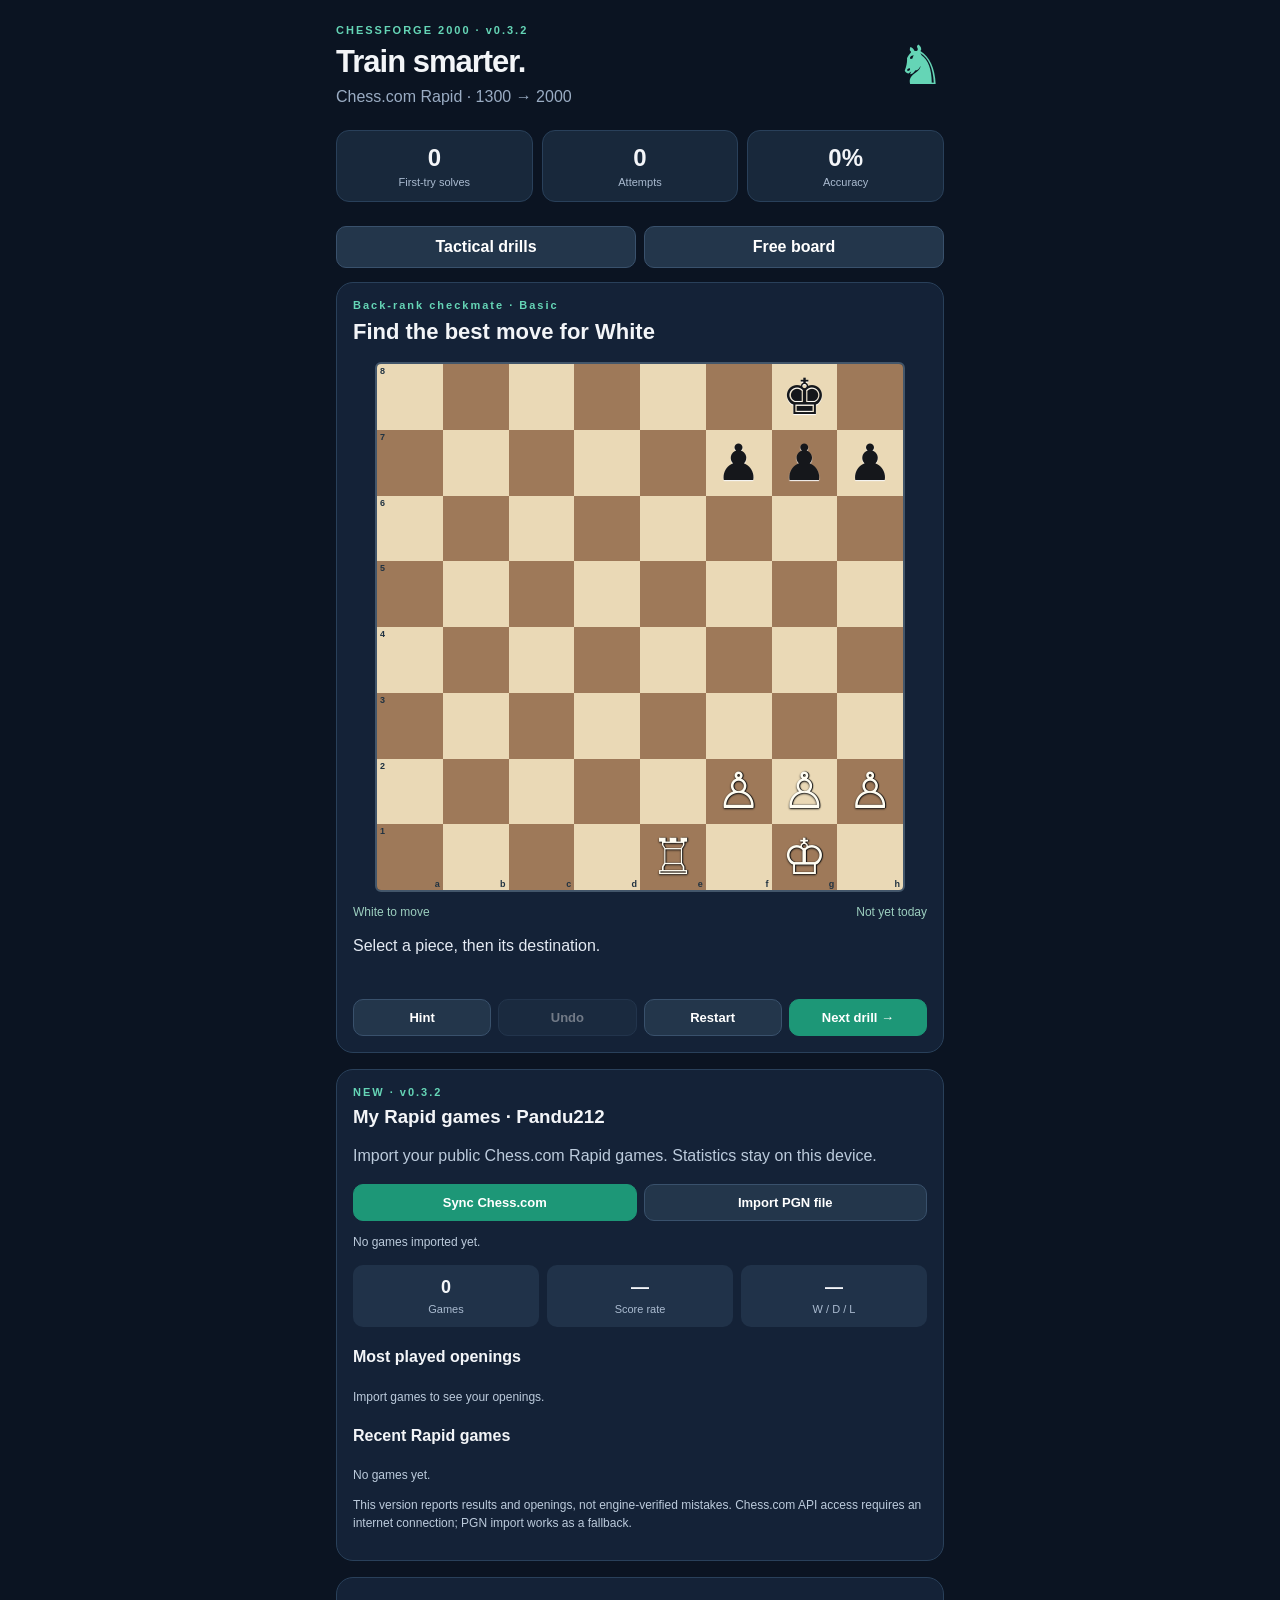
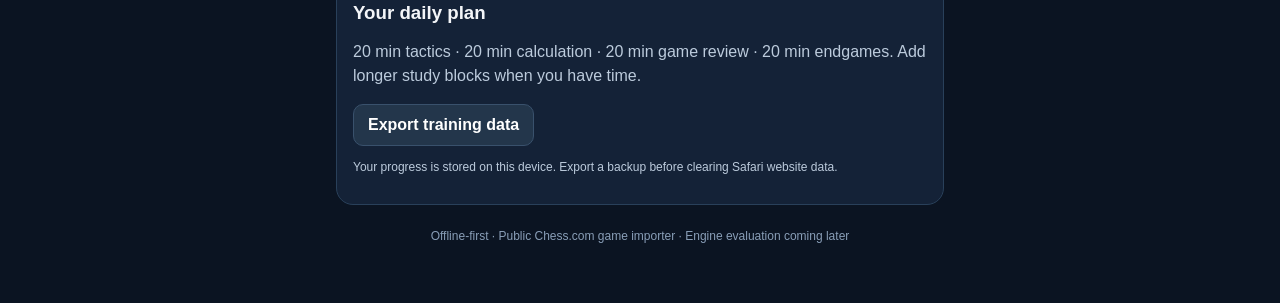
==== index.html @ 1c1d99f0 "Add files via upload" ====
<!doctype html><html lang="en"><head><meta charset="utf-8"><meta name="viewport" content="width=device-width, initial-scale=1, viewport-fit=cover"><meta name="theme-color" content="#101b2b"><meta name="apple-mobile-web-app-capable" content="yes"><meta name="apple-mobile-web-app-title" content="ChessForge"><link rel="manifest" href="manifest.webmanifest"><link rel="apple-touch-icon" href="icon.png"><title>ChessForge 2000</title><link rel="stylesheet" href="style.css"></head><body><main><header><div><div class="eyebrow">CHESSFORGE 2000 · v0.3.2</div><h1>Train smarter.</h1><p>Chess.com Rapid · 1300 → 2000</p></div><span class="logo">♞</span></header><section class="stats"><div><strong id="solved">0</strong><span>First-try solves</span></div><div><strong id="attempts">0</strong><span>Attempts</span></div><div><strong id="accuracy">0%</strong><span>Accuracy</span></div></section><nav><button id="puzzles" class="navbutton">Tactical drills</button><button id="free" class="navbutton">Free board</button></nav><section class="training"><div class="overline" id="exercise">Exercise</div><h2 id="task">Find the best move</h2><div class="board-wrap"><div id="board" role="group" aria-label="Interactive chess board"></div></div><div class="status"><span id="turn">White to move</span><span id="streak">Not yet today</span></div><p id="message" role="status"></p><div class="controls"><button id="hint">Hint</button><button id="undo">Undo</button><button id="reset">Restart</button><button id="next" class="primary">Next drill →</button></div></section><section class="note" id="game-dashboard"><div class="overline">NEW · v0.3.2</div><h3>My Rapid games · Pandu212</h3><p>Import your public Chess.com Rapid games. Statistics stay on this device.</p><div class="controls"><button id="sync-games" class="primary">Sync Chess.com</button><label class="upload-label">Import PGN file<input id="pgn-file" type="file" accept=".pgn,text/plain" hidden></label></div><p id="import-status" class="small" role="status">No games imported yet.</p><div class="game-stats"><div><strong id="game-count">0</strong><span>Games</span></div><div><strong id="game-score">—</strong><span>Score rate</span></div><div><strong id="game-wld">—</strong><span>W / D / L</span></div></div><h4>Most played openings</h4><div id="opening-list" class="opening-list"><p class="small">Import games to see your openings.</p></div><h4>Recent Rapid games</h4><div id="recent-games" class="recent-games"><p class="small">No games yet.</p></div><p class="small">This version reports results and openings, not engine-verified mistakes. Chess.com API access requires an internet connection; PGN import works as a fallback.</p></section><section class="note"><h3>Your daily plan</h3><p>20 min tactics · 20 min calculation · 20 min game review · 20 min endgames. Add longer study blocks when you have time.</p><button id="export">Export training data</button><p class="small">Your progress is stored on this device. Export a backup before clearing Safari website data.</p></section><footer>Offline-first · Public Chess.com game importer · Engine evaluation coming later</footer></main><script type="module" src="app.js?v=032"></script></body></html>
---- style.css ----
:root{color-scheme:dark;font-family:-apple-system,BlinkMacSystemFont,'Segoe UI',sans-serif;background:#0b1422;color:#f3f5f8}*{box-sizing:border-box}body{margin:0}main{max-width:640px;margin:auto;padding:24px 16px 60px}header{display:flex;justify-content:space-between;align-items:center}h1{font-size:31px;letter-spacing:-1px;margin:8px 0}header p{color:#9aacc3;margin:0}.eyebrow,.overline{font-size:11px;font-weight:800;letter-spacing:2px;color:#65d5b6}.logo{font-size:54px;color:#65d5b6}.stats{display:grid;grid-template-columns:repeat(3,1fr);gap:9px;margin:24px 0}.stats div{background:#18283b;border:1px solid #29405a;border-radius:13px;padding:13px 8px;text-align:center}.stats strong{display:block;font-size:24px}.stats span{display:block;color:#aabbd0;font-size:11px;margin-top:4px}nav{display:flex;gap:8px;margin-bottom:14px}button,.upload-label{cursor:pointer;font:inherit;border-radius:10px;border:1px solid #39516c;background:#23364b;color:#fff;padding:11px 14px;font-weight:650}button:disabled{opacity:.4}nav button{flex:1}.training,.note{background:#142237;border:1px solid #29405a;border-radius:17px;padding:16px;margin-bottom:16px}.training h2{margin:8px 0 17px;font-size:22px}.board-wrap{width:100%;max-width:530px;margin:auto}#board{display:grid;grid-template-columns:repeat(8,1fr);aspect-ratio:1;width:100%;overflow:hidden;border-radius:6px;border:2px solid #43566a}.square{position:relative;border:0;border-radius:0;padding:0;display:flex;align-items:center;justify-content:center;min-width:0;aspect-ratio:1}.light{background:#ead9b6}.dark{background:#9e7959}.square.selected{background:#e6c958}.square.target:after{content:'';position:absolute;width:25%;height:25%;border-radius:100%;background:#246b47a0;pointer-events:none}.piece{font-size:clamp(24px,8vw,52px);line-height:1;position:relative;z-index:1;font-family:'Arial Unicode MS','DejaVu Sans',serif}.whitepiece{color:#fffdf2;text-shadow:0 1px 2px #111,1px 0 1px #111}.blackpiece{color:#15171b;text-shadow:0 1px 1px #fff}.rank,.file{position:absolute;font-size:9px;font-weight:700;z-index:2;color:#213342}.rank{top:2px;left:3px}.file{bottom:1px;right:3px}.status{display:flex;justify-content:space-between;color:#9ccfbf;font-size:12px;margin-top:13px}#message{min-height:48px;line-height:1.4;color:#e4eaf3}.controls{display:flex;gap:7px;flex-wrap:wrap}.controls button{flex:1;font-size:13px;padding:10px 7px}.primary{background:#1d9777;border-color:#1d9777}.note h3{margin:8px 0}.note p{color:#bccbdc;line-height:1.5}.small,footer{font-size:12px;color:#899eb7}footer{text-align:center;margin-top:24px}.game-stats{display:grid;grid-template-columns:repeat(3,1fr);gap:8px;margin:14px 0}.game-stats div{background:#203249;border-radius:10px;padding:12px 6px;text-align:center}.game-stats strong{display:block;font-size:18px}.game-stats span{display:block;font-size:11px;color:#aabbd0;margin-top:5px}.opening-row,.recent-row{display:flex;justify-content:space-between;align-items:center;gap:12px;border-top:1px solid #30465e;padding:10px 0;font-size:13px}.opening-row span{flex:1}.opening-row strong{white-space:nowrap;font-size:12px}.recent-row div{min-width:0}.recent-row small{display:block;color:#9aacc3;margin-top:4px}.recent-row a{color:#65d5b6}.upload-label{display:inline-flex;align-items:center;justify-content:center;flex:1;text-align:center;font-size:13px;padding:10px 7px}@media(min-width:550px){.piece{font-size:50px}}
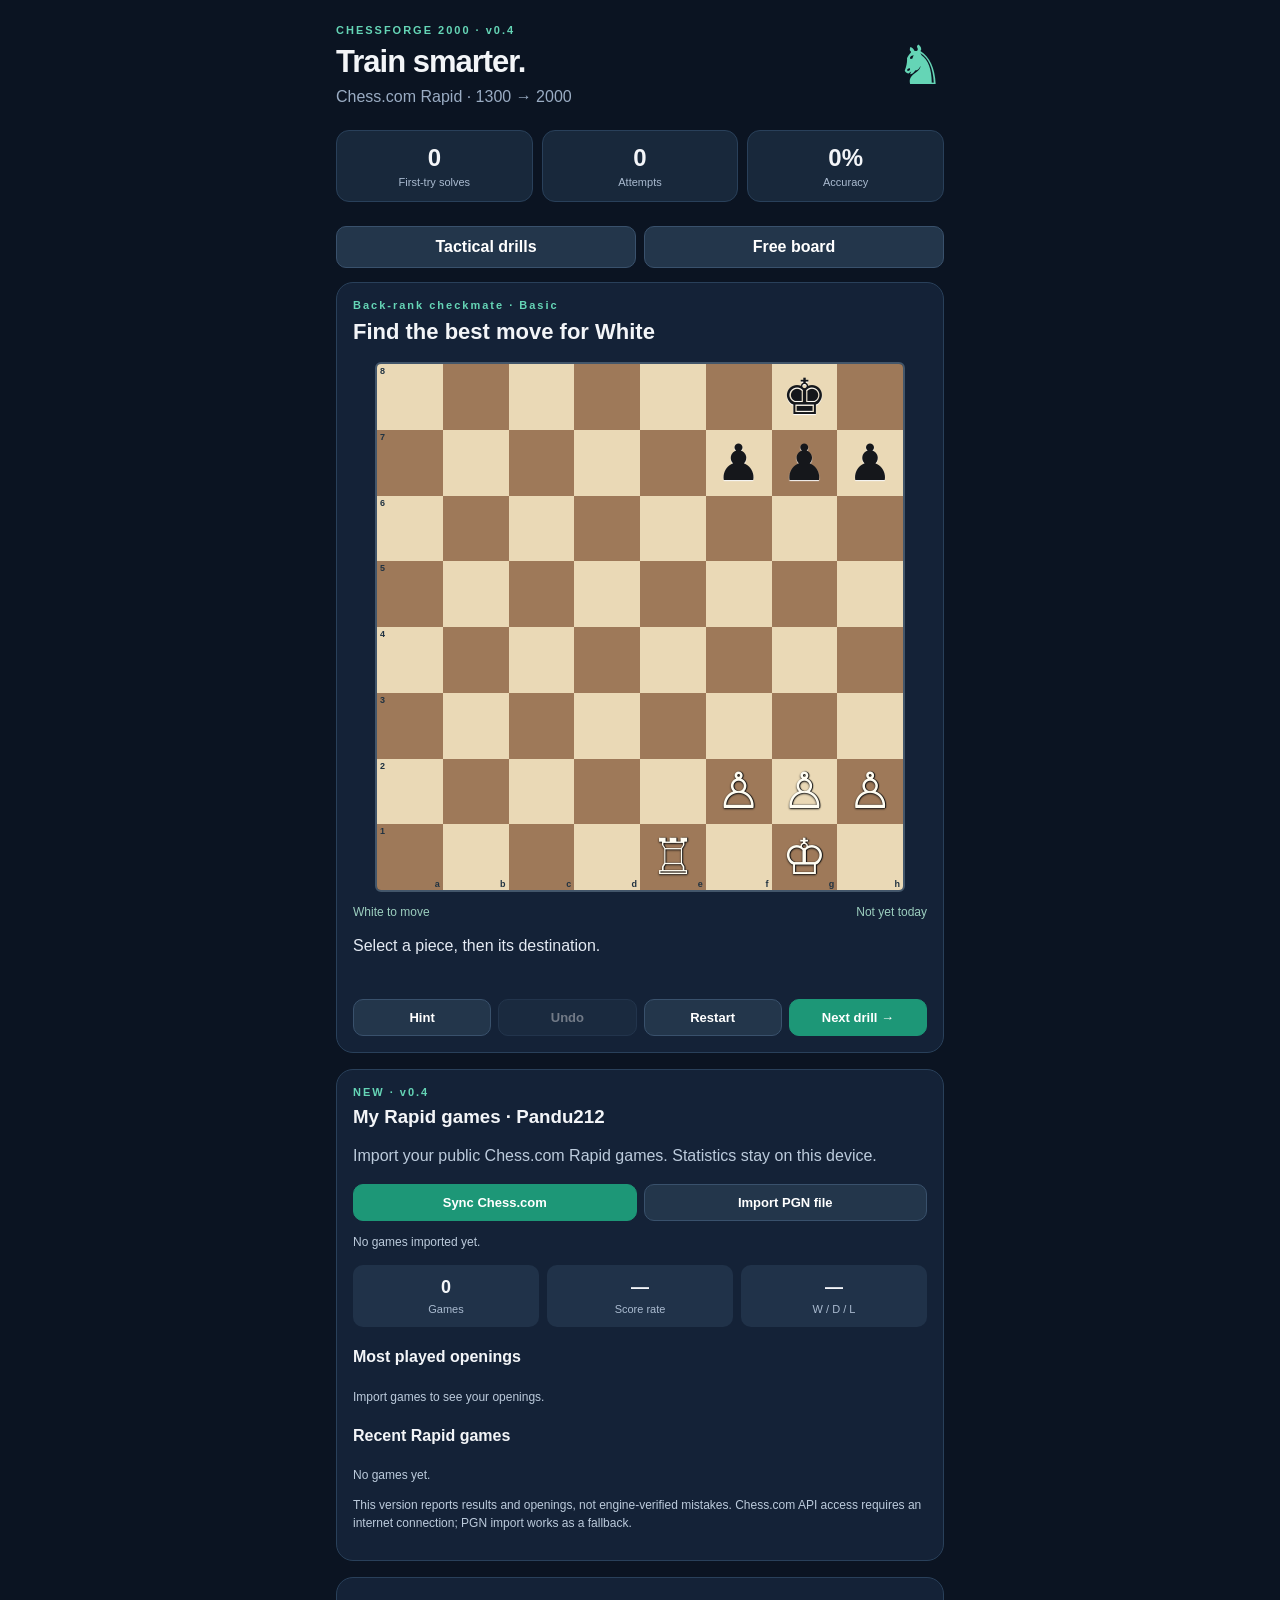
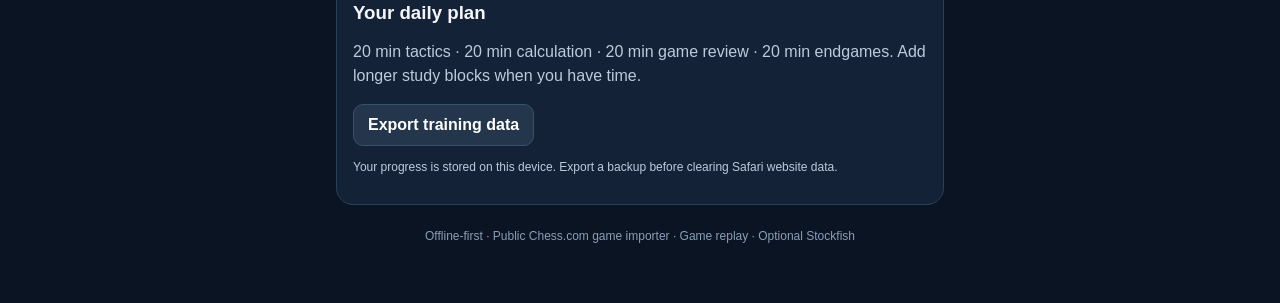
==== commit 6ed3b8c9: "Add files via upload" ====
--- a/index.html
+++ b/index.html
@@ -1 +1 @@
-<!doctype html><html lang="en"><head><meta charset="utf-8"><meta name="viewport" content="width=device-width, initial-scale=1, viewport-fit=cover"><meta name="theme-color" content="#101b2b"><meta name="apple-mobile-web-app-capable" content="yes"><meta name="apple-mobile-web-app-title" content="ChessForge"><link rel="manifest" href="manifest.webmanifest"><link rel="apple-touch-icon" href="icon.png"><title>ChessForge 2000</title><link rel="stylesheet" href="style.css"></head><body><main><header><div><div class="eyebrow">CHESSFORGE 2000 · v0.3.2</div><h1>Train smarter.</h1><p>Chess.com Rapid · 1300 → 2000</p></div><span class="logo">♞</span></header><section class="stats"><div><strong id="solved">0</strong><span>First-try solves</span></div><div><strong id="attempts">0</strong><span>Attempts</span></div><div><strong id="accuracy">0%</strong><span>Accuracy</span></div></section><nav><button id="puzzles" class="navbutton">Tactical drills</button><button id="free" class="navbutton">Free board</button></nav><section class="training"><div class="overline" id="exercise">Exercise</div><h2 id="task">Find the best move</h2><div class="board-wrap"><div id="board" role="group" aria-label="Interactive chess board"></div></div><div class="status"><span id="turn">White to move</span><span id="streak">Not yet today</span></div><p id="message" role="status"></p><div class="controls"><button id="hint">Hint</button><button id="undo">Undo</button><button id="reset">Restart</button><button id="next" class="primary">Next drill →</button></div></section><section class="note" id="game-dashboard"><div class="overline">NEW · v0.3.2</div><h3>My Rapid games · Pandu212</h3><p>Import your public Chess.com Rapid games. Statistics stay on this device.</p><div class="controls"><button id="sync-games" class="primary">Sync Chess.com</button><label class="upload-label">Import PGN file<input id="pgn-file" type="file" accept=".pgn,text/plain" hidden></label></div><p id="import-status" class="small" role="status">No games imported yet.</p><div class="game-stats"><div><strong id="game-count">0</strong><span>Games</span></div><div><strong id="game-score">—</strong><span>Score rate</span></div><div><strong id="game-wld">—</strong><span>W / D / L</span></div></div><h4>Most played openings</h4><div id="opening-list" class="opening-list"><p class="small">Import games to see your openings.</p></div><h4>Recent Rapid games</h4><div id="recent-games" class="recent-games"><p class="small">No games yet.</p></div><p class="small">This version reports results and openings, not engine-verified mistakes. Chess.com API access requires an internet connection; PGN import works as a fallback.</p></section><section class="note"><h3>Your daily plan</h3><p>20 min tactics · 20 min calculation · 20 min game review · 20 min endgames. Add longer study blocks when you have time.</p><button id="export">Export training data</button><p class="small">Your progress is stored on this device. Export a backup before clearing Safari website data.</p></section><footer>Offline-first · Public Chess.com game importer · Engine evaluation coming later</footer></main><script type="module" src="app.js?v=032"></script></body></html>+<!doctype html><html lang="en"><head><meta charset="utf-8"><meta name="viewport" content="width=device-width, initial-scale=1, viewport-fit=cover"><meta name="theme-color" content="#101b2b"><meta name="apple-mobile-web-app-capable" content="yes"><meta name="apple-mobile-web-app-title" content="ChessForge"><link rel="manifest" href="manifest.webmanifest"><link rel="apple-touch-icon" href="icon.png"><title>ChessForge 2000</title><link rel="stylesheet" href="style.css"></head><body><main><header><div><div class="eyebrow">CHESSFORGE 2000 · v0.4</div><h1>Train smarter.</h1><p>Chess.com Rapid · 1300 → 2000</p></div><span class="logo">♞</span></header><section class="stats"><div><strong id="solved">0</strong><span>First-try solves</span></div><div><strong id="attempts">0</strong><span>Attempts</span></div><div><strong id="accuracy">0%</strong><span>Accuracy</span></div></section><nav><button id="puzzles" class="navbutton">Tactical drills</button><button id="free" class="navbutton">Free board</button></nav><section class="training"><div class="overline" id="exercise">Exercise</div><h2 id="task">Find the best move</h2><div class="board-wrap"><div id="board" role="group" aria-label="Interactive chess board"></div></div><div class="status"><span id="turn">White to move</span><span id="streak">Not yet today</span></div><p id="message" role="status"></p><div class="controls"><button id="hint">Hint</button><button id="undo">Undo</button><button id="reset">Restart</button><button id="next" class="primary">Next drill →</button></div></section><section class="note" id="game-dashboard"><div class="overline">NEW · v0.4</div><h3>My Rapid games · Pandu212</h3><p>Import your public Chess.com Rapid games. Statistics stay on this device.</p><div class="controls"><button id="sync-games" class="primary">Sync Chess.com</button><label class="upload-label">Import PGN file<input id="pgn-file" type="file" accept=".pgn,text/plain" hidden></label></div><p id="import-status" class="small" role="status">No games imported yet.</p><div class="game-stats"><div><strong id="game-count">0</strong><span>Games</span></div><div><strong id="game-score">—</strong><span>Score rate</span></div><div><strong id="game-wld">—</strong><span>W / D / L</span></div></div><h4>Most played openings</h4><div id="opening-list" class="opening-list"><p class="small">Import games to see your openings.</p></div><h4>Recent Rapid games</h4><div id="recent-games" class="recent-games"><p class="small">No games yet.</p></div><p class="small">This version reports results and openings, not engine-verified mistakes. Chess.com API access requires an internet connection; PGN import works as a fallback.</p></section><section class="note" id="review-panel" hidden><h3 id="review-title">Game review</h3><div id="review-board" style="display:grid;grid-template-columns:repeat(8,1fr);aspect-ratio:1"></div><p id="review-move"></p><div class="controls"><button id="review-prev">Previous</button><button id="review-next">Next</button><button id="evaluate">Evaluate position</button></div><p id="evaluation" role="status"></p></section><section class="note"><h3>Your daily plan</h3><p>20 min tactics · 20 min calculation · 20 min game review · 20 min endgames. Add longer study blocks when you have time.</p><button id="export">Export training data</button><p class="small">Your progress is stored on this device. Export a backup before clearing Safari website data.</p></section><footer>Offline-first · Public Chess.com game importer · Game replay · Optional Stockfish</footer></main><script type="module" src="app.js?v=040"></script></body></html>
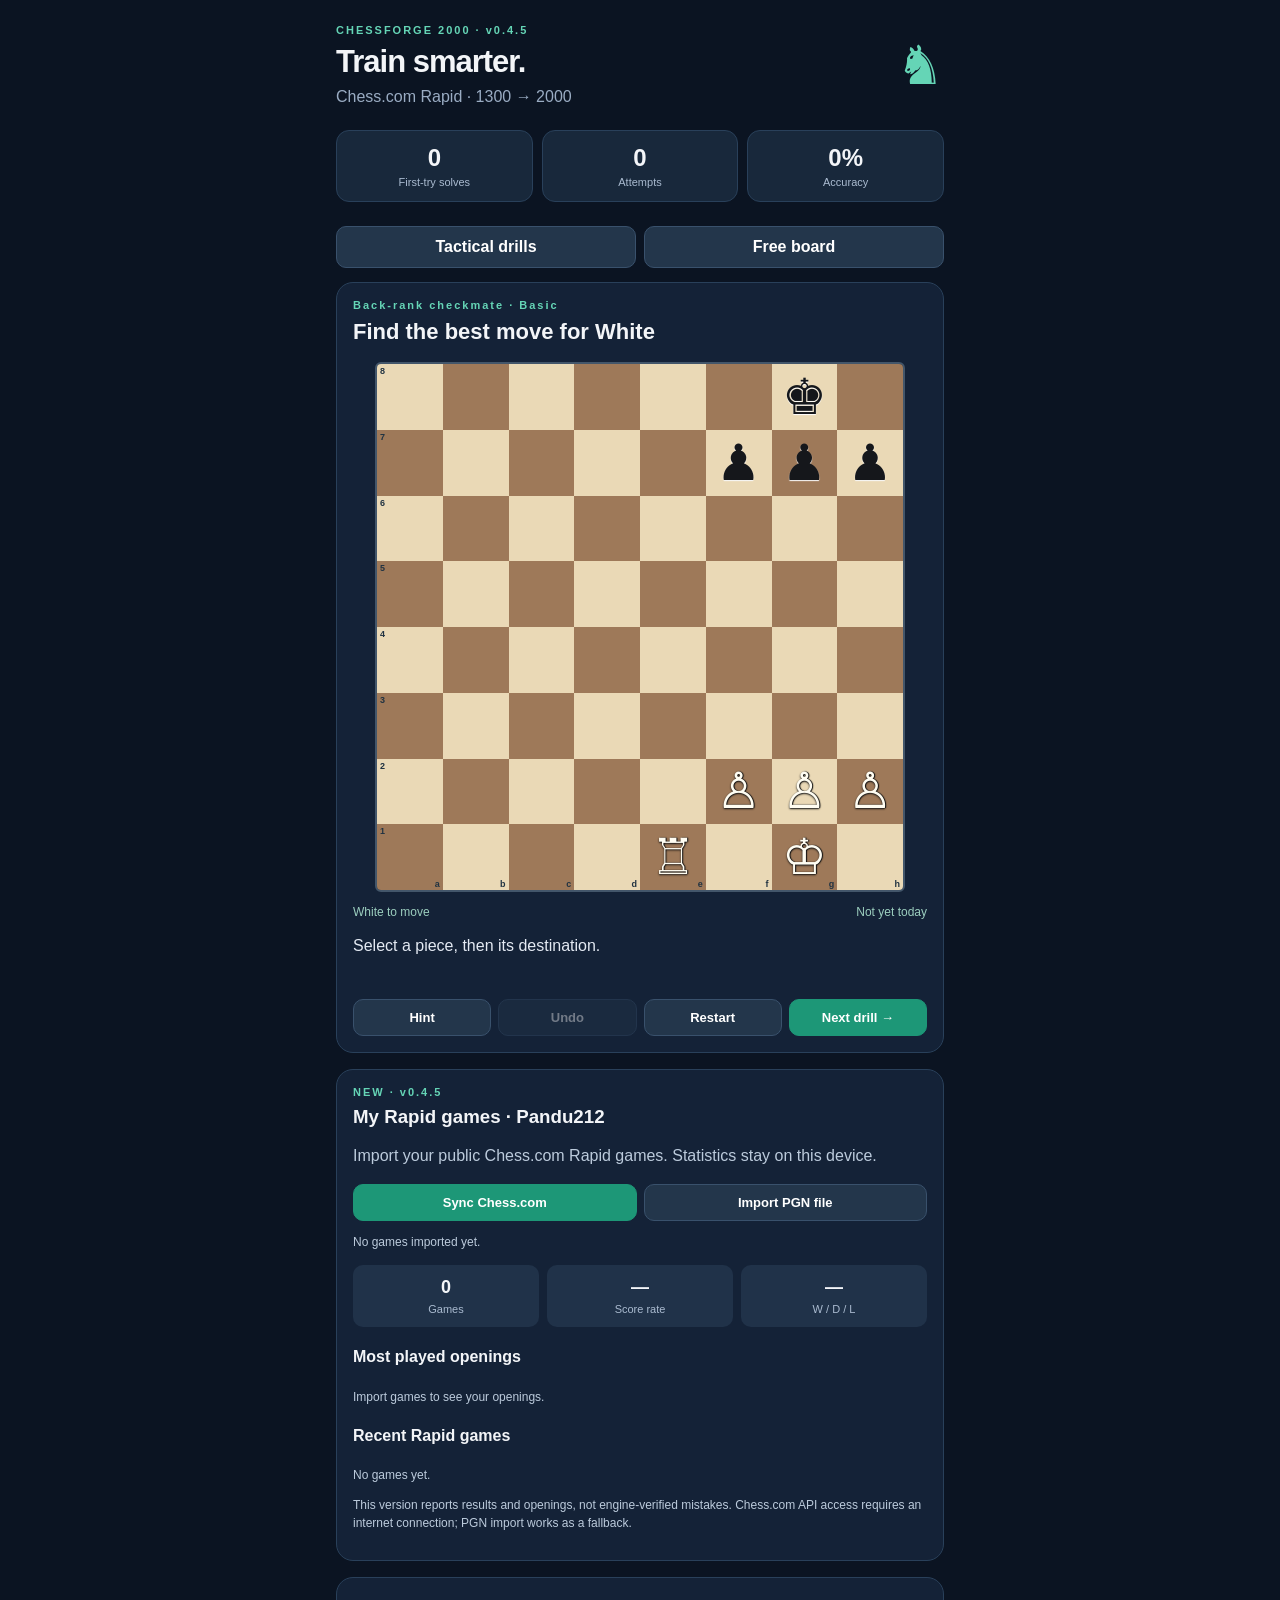
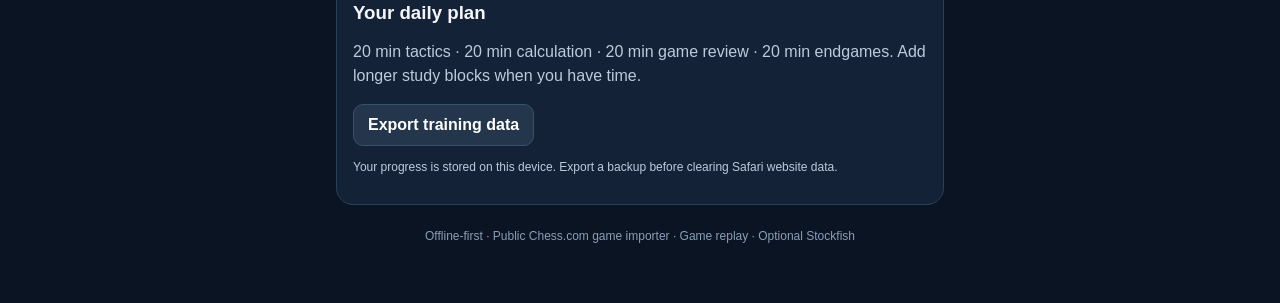
==== commit c4ceb4a6: "Add files via upload" ====
--- a/index.html
+++ b/index.html
@@ -1 +1 @@
-<!doctype html><html lang="en"><head><meta charset="utf-8"><meta name="viewport" content="width=device-width, initial-scale=1, viewport-fit=cover"><meta name="theme-color" content="#101b2b"><meta name="apple-mobile-web-app-capable" content="yes"><meta name="apple-mobile-web-app-title" content="ChessForge"><link rel="manifest" href="manifest.webmanifest"><link rel="apple-touch-icon" href="icon.png"><title>ChessForge 2000</title><link rel="stylesheet" href="style.css"></head><body><main><header><div><div class="eyebrow">CHESSFORGE 2000 · v0.4</div><h1>Train smarter.</h1><p>Chess.com Rapid · 1300 → 2000</p></div><span class="logo">♞</span></header><section class="stats"><div><strong id="solved">0</strong><span>First-try solves</span></div><div><strong id="attempts">0</strong><span>Attempts</span></div><div><strong id="accuracy">0%</strong><span>Accuracy</span></div></section><nav><button id="puzzles" class="navbutton">Tactical drills</button><button id="free" class="navbutton">Free board</button></nav><section class="training"><div class="overline" id="exercise">Exercise</div><h2 id="task">Find the best move</h2><div class="board-wrap"><div id="board" role="group" aria-label="Interactive chess board"></div></div><div class="status"><span id="turn">White to move</span><span id="streak">Not yet today</span></div><p id="message" role="status"></p><div class="controls"><button id="hint">Hint</button><button id="undo">Undo</button><button id="reset">Restart</button><button id="next" class="primary">Next drill →</button></div></section><section class="note" id="game-dashboard"><div class="overline">NEW · v0.4</div><h3>My Rapid games · Pandu212</h3><p>Import your public Chess.com Rapid games. Statistics stay on this device.</p><div class="controls"><button id="sync-games" class="primary">Sync Chess.com</button><label class="upload-label">Import PGN file<input id="pgn-file" type="file" accept=".pgn,text/plain" hidden></label></div><p id="import-status" class="small" role="status">No games imported yet.</p><div class="game-stats"><div><strong id="game-count">0</strong><span>Games</span></div><div><strong id="game-score">—</strong><span>Score rate</span></div><div><strong id="game-wld">—</strong><span>W / D / L</span></div></div><h4>Most played openings</h4><div id="opening-list" class="opening-list"><p class="small">Import games to see your openings.</p></div><h4>Recent Rapid games</h4><div id="recent-games" class="recent-games"><p class="small">No games yet.</p></div><p class="small">This version reports results and openings, not engine-verified mistakes. Chess.com API access requires an internet connection; PGN import works as a fallback.</p></section><section class="note" id="review-panel" hidden><h3 id="review-title">Game review</h3><div id="review-board" style="display:grid;grid-template-columns:repeat(8,1fr);aspect-ratio:1"></div><p id="review-move"></p><div class="controls"><button id="review-prev">Previous</button><button id="review-next">Next</button><button id="evaluate">Evaluate position</button></div><p id="evaluation" role="status"></p></section><section class="note"><h3>Your daily plan</h3><p>20 min tactics · 20 min calculation · 20 min game review · 20 min endgames. Add longer study blocks when you have time.</p><button id="export">Export training data</button><p class="small">Your progress is stored on this device. Export a backup before clearing Safari website data.</p></section><footer>Offline-first · Public Chess.com game importer · Game replay · Optional Stockfish</footer></main><script type="module" src="app.js?v=040"></script></body></html>+<!doctype html><html lang="en"><head><meta charset="utf-8"><meta name="viewport" content="width=device-width, initial-scale=1, viewport-fit=cover"><meta name="theme-color" content="#101b2b"><meta name="apple-mobile-web-app-capable" content="yes"><meta name="apple-mobile-web-app-title" content="ChessForge"><link rel="manifest" href="manifest.webmanifest"><link rel="apple-touch-icon" href="icon.png"><title>ChessForge 2000</title><link rel="stylesheet" href="style.css"></head><body><main><header><div><div class="eyebrow">CHESSFORGE 2000 · v0.4.5</div><h1>Train smarter.</h1><p>Chess.com Rapid · 1300 → 2000</p></div><span class="logo">♞</span></header><section class="stats"><div><strong id="solved">0</strong><span>First-try solves</span></div><div><strong id="attempts">0</strong><span>Attempts</span></div><div><strong id="accuracy">0%</strong><span>Accuracy</span></div></section><nav><button id="puzzles" class="navbutton">Tactical drills</button><button id="free" class="navbutton">Free board</button></nav><section class="training"><div class="overline" id="exercise">Exercise</div><h2 id="task">Find the best move</h2><div class="board-wrap"><div id="board" role="group" aria-label="Interactive chess board"></div></div><div class="status"><span id="turn">White to move</span><span id="streak">Not yet today</span></div><p id="message" role="status"></p><div class="controls"><button id="hint">Hint</button><button id="undo">Undo</button><button id="reset">Restart</button><button id="next" class="primary">Next drill →</button></div></section><section class="note" id="game-dashboard"><div class="overline">NEW · v0.4.5</div><h3>My Rapid games · Pandu212</h3><p>Import your public Chess.com Rapid games. Statistics stay on this device.</p><div class="controls"><button id="sync-games" class="primary">Sync Chess.com</button><label class="upload-label">Import PGN file<input id="pgn-file" type="file" accept=".pgn,text/plain" hidden></label></div><p id="import-status" class="small" role="status">No games imported yet.</p><div class="game-stats"><div><strong id="game-count">0</strong><span>Games</span></div><div><strong id="game-score">—</strong><span>Score rate</span></div><div><strong id="game-wld">—</strong><span>W / D / L</span></div></div><h4>Most played openings</h4><div id="opening-list" class="opening-list"><p class="small">Import games to see your openings.</p></div><h4>Recent Rapid games</h4><div id="recent-games" class="recent-games"><p class="small">No games yet.</p></div><p class="small">This version reports results and openings, not engine-verified mistakes. Chess.com API access requires an internet connection; PGN import works as a fallback.</p></section><section class="note" id="review-panel" hidden><h3 id="review-title">Game review</h3><div id="review-board" style="display:grid;grid-template-columns:repeat(8,1fr);aspect-ratio:1"></div><p id="review-move"></p><div class="controls"><button id="review-prev">Previous</button><button id="review-next">Next</button><button id="evaluate">Evaluate position</button></div><p id="evaluation" role="status"></p></section><section class="note"><h3>Your daily plan</h3><p>20 min tactics · 20 min calculation · 20 min game review · 20 min endgames. Add longer study blocks when you have time.</p><button id="export">Export training data</button><p class="small">Your progress is stored on this device. Export a backup before clearing Safari website data.</p></section><footer>Offline-first · Public Chess.com game importer · Game replay · Optional Stockfish</footer></main><script type="module" src="app.js?v=045"></script></body></html>
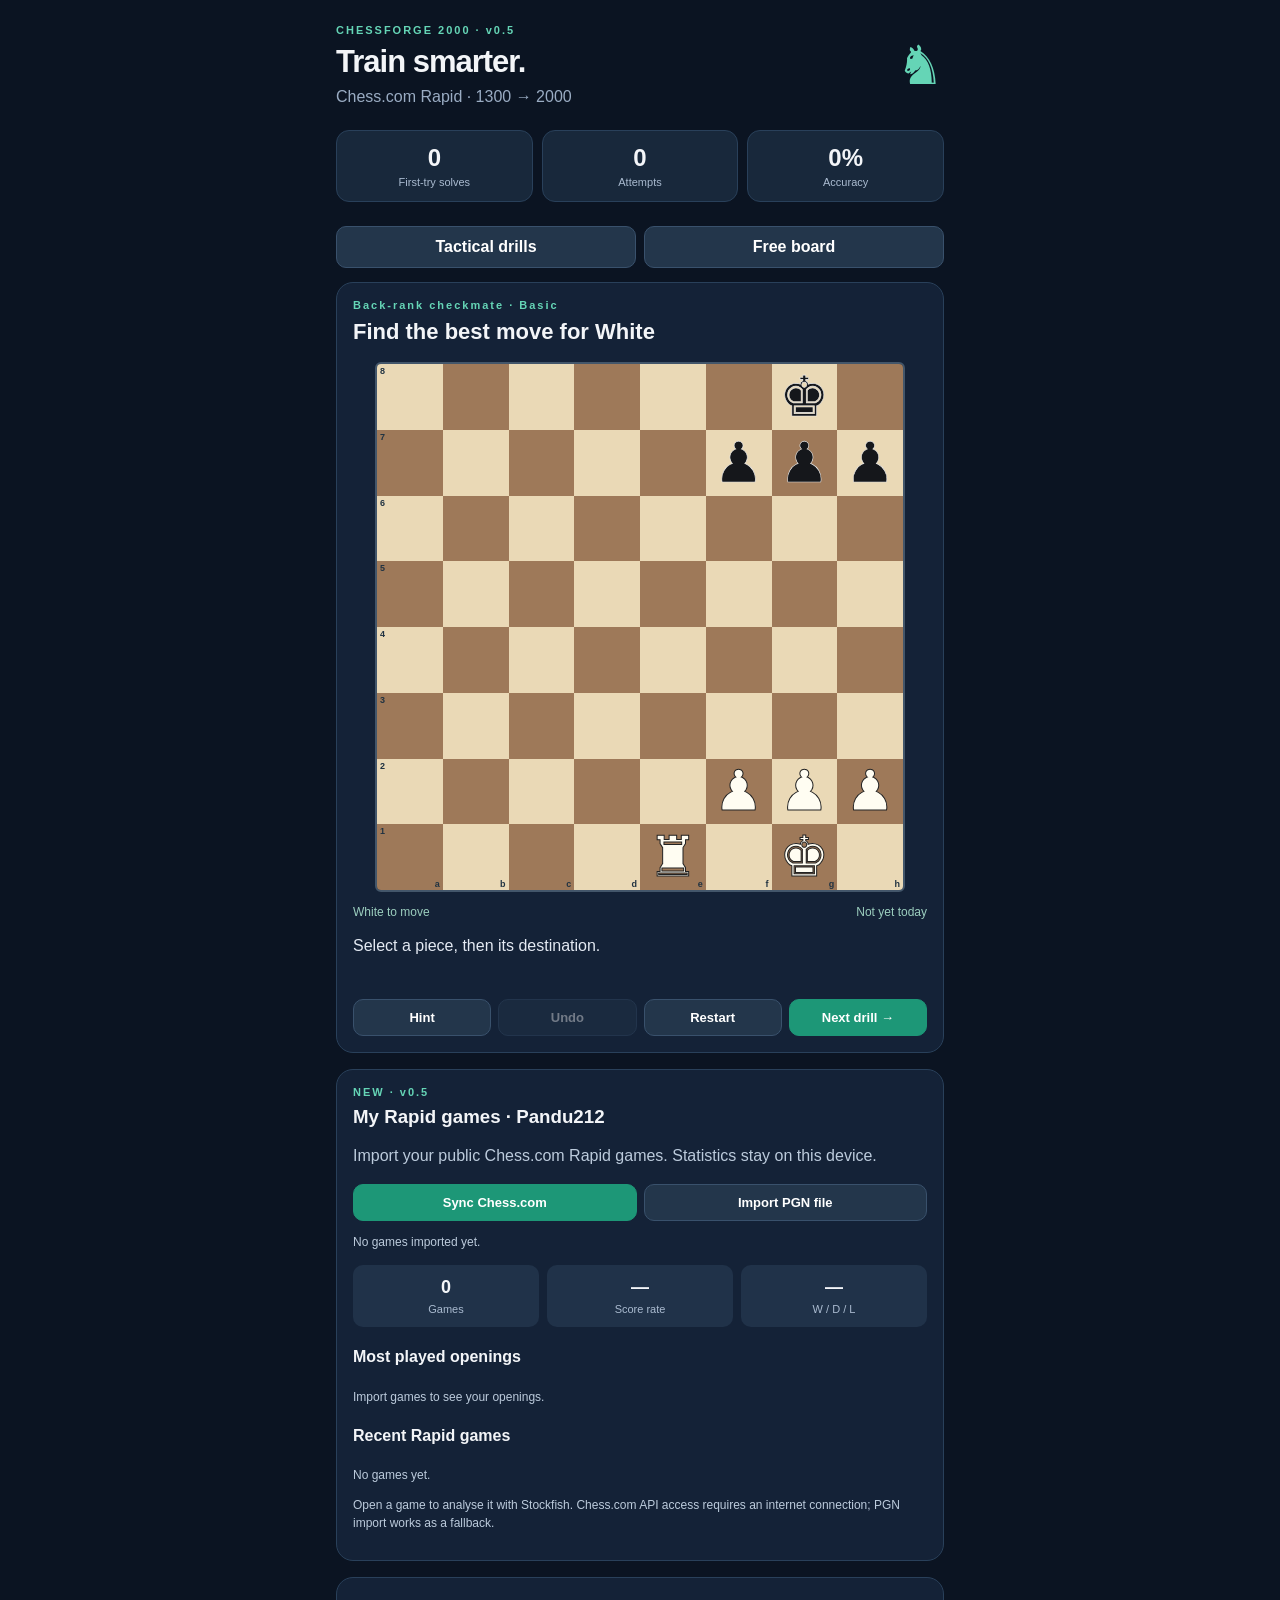
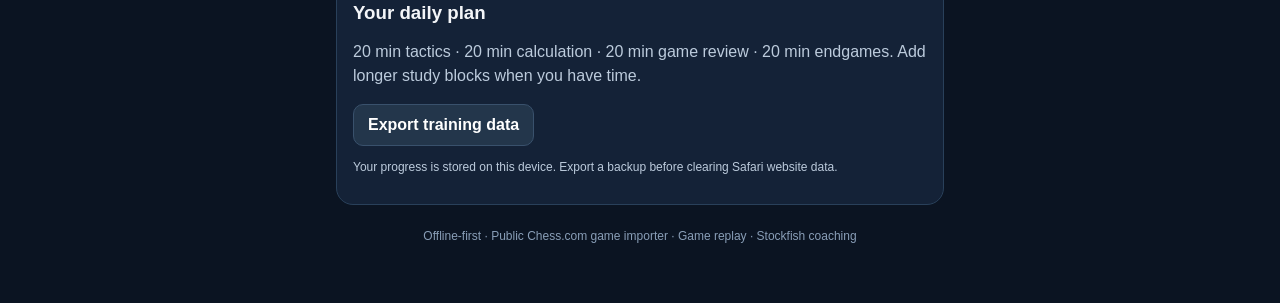
==== commit 2f827af1: "Add files via upload" ====
--- a/index.html
+++ b/index.html
@@ -1 +1 @@
-<!doctype html><html lang="en"><head><meta charset="utf-8"><meta name="viewport" content="width=device-width, initial-scale=1, viewport-fit=cover"><meta name="theme-color" content="#101b2b"><meta name="apple-mobile-web-app-capable" content="yes"><meta name="apple-mobile-web-app-title" content="ChessForge"><link rel="manifest" href="manifest.webmanifest"><link rel="apple-touch-icon" href="icon.png"><title>ChessForge 2000</title><link rel="stylesheet" href="style.css"></head><body><main><header><div><div class="eyebrow">CHESSFORGE 2000 · v0.4.5</div><h1>Train smarter.</h1><p>Chess.com Rapid · 1300 → 2000</p></div><span class="logo">♞</span></header><section class="stats"><div><strong id="solved">0</strong><span>First-try solves</span></div><div><strong id="attempts">0</strong><span>Attempts</span></div><div><strong id="accuracy">0%</strong><span>Accuracy</span></div></section><nav><button id="puzzles" class="navbutton">Tactical drills</button><button id="free" class="navbutton">Free board</button></nav><section class="training"><div class="overline" id="exercise">Exercise</div><h2 id="task">Find the best move</h2><div class="board-wrap"><div id="board" role="group" aria-label="Interactive chess board"></div></div><div class="status"><span id="turn">White to move</span><span id="streak">Not yet today</span></div><p id="message" role="status"></p><div class="controls"><button id="hint">Hint</button><button id="undo">Undo</button><button id="reset">Restart</button><button id="next" class="primary">Next drill →</button></div></section><section class="note" id="game-dashboard"><div class="overline">NEW · v0.4.5</div><h3>My Rapid games · Pandu212</h3><p>Import your public Chess.com Rapid games. Statistics stay on this device.</p><div class="controls"><button id="sync-games" class="primary">Sync Chess.com</button><label class="upload-label">Import PGN file<input id="pgn-file" type="file" accept=".pgn,text/plain" hidden></label></div><p id="import-status" class="small" role="status">No games imported yet.</p><div class="game-stats"><div><strong id="game-count">0</strong><span>Games</span></div><div><strong id="game-score">—</strong><span>Score rate</span></div><div><strong id="game-wld">—</strong><span>W / D / L</span></div></div><h4>Most played openings</h4><div id="opening-list" class="opening-list"><p class="small">Import games to see your openings.</p></div><h4>Recent Rapid games</h4><div id="recent-games" class="recent-games"><p class="small">No games yet.</p></div><p class="small">This version reports results and openings, not engine-verified mistakes. Chess.com API access requires an internet connection; PGN import works as a fallback.</p></section><section class="note" id="review-panel" hidden><h3 id="review-title">Game review</h3><div id="review-board" style="display:grid;grid-template-columns:repeat(8,1fr);aspect-ratio:1"></div><p id="review-move"></p><div class="controls"><button id="review-prev">Previous</button><button id="review-next">Next</button><button id="evaluate">Evaluate position</button></div><p id="evaluation" role="status"></p></section><section class="note"><h3>Your daily plan</h3><p>20 min tactics · 20 min calculation · 20 min game review · 20 min endgames. Add longer study blocks when you have time.</p><button id="export">Export training data</button><p class="small">Your progress is stored on this device. Export a backup before clearing Safari website data.</p></section><footer>Offline-first · Public Chess.com game importer · Game replay · Optional Stockfish</footer></main><script type="module" src="app.js?v=045"></script></body></html>+<!doctype html><html lang="en"><head><meta charset="utf-8"><meta name="viewport" content="width=device-width, initial-scale=1, viewport-fit=cover"><meta name="theme-color" content="#101b2b"><meta name="apple-mobile-web-app-capable" content="yes"><meta name="apple-mobile-web-app-title" content="ChessForge"><link rel="manifest" href="manifest.webmanifest"><link rel="apple-touch-icon" href="icon.png"><title>ChessForge 2000</title><link rel="stylesheet" href="style.css?v=050"></head><body><main><header><div><div class="eyebrow">CHESSFORGE 2000 · v0.5</div><h1>Train smarter.</h1><p>Chess.com Rapid · 1300 → 2000</p></div><span class="logo">♞</span></header><section class="stats"><div><strong id="solved">0</strong><span>First-try solves</span></div><div><strong id="attempts">0</strong><span>Attempts</span></div><div><strong id="accuracy">0%</strong><span>Accuracy</span></div></section><nav><button id="puzzles" class="navbutton">Tactical drills</button><button id="free" class="navbutton">Free board</button></nav><section class="training"><div class="overline" id="exercise">Exercise</div><h2 id="task">Find the best move</h2><div class="board-wrap"><div id="board" role="group" aria-label="Interactive chess board"></div></div><div class="status"><span id="turn">White to move</span><span id="streak">Not yet today</span></div><p id="message" role="status"></p><div class="controls"><button id="hint">Hint</button><button id="undo">Undo</button><button id="reset">Restart</button><button id="next" class="primary">Next drill →</button></div></section><section class="note" id="game-dashboard"><div class="overline">NEW · v0.5</div><h3>My Rapid games · Pandu212</h3><p>Import your public Chess.com Rapid games. Statistics stay on this device.</p><div class="controls"><button id="sync-games" class="primary">Sync Chess.com</button><label class="upload-label">Import PGN file<input id="pgn-file" type="file" accept=".pgn,text/plain" hidden></label></div><p id="import-status" class="small" role="status">No games imported yet.</p><div class="game-stats"><div><strong id="game-count">0</strong><span>Games</span></div><div><strong id="game-score">—</strong><span>Score rate</span></div><div><strong id="game-wld">—</strong><span>W / D / L</span></div></div><h4>Most played openings</h4><div id="opening-list" class="opening-list"><p class="small">Import games to see your openings.</p></div><h4>Recent Rapid games</h4><div id="recent-games" class="recent-games"><p class="small">No games yet.</p></div><p class="small">Open a game to analyse it with Stockfish. Chess.com API access requires an internet connection; PGN import works as a fallback.</p></section><section class="note" id="review-panel" hidden><h3 id="review-title">Game review</h3><div id="review-board" style="display:grid;grid-template-columns:repeat(8,1fr);aspect-ratio:1"></div><p id="review-move"></p><div class="controls"><button id="review-prev">Previous</button><button id="review-next">Next</button><button id="evaluate">Evaluate position</button></div><p id="evaluation" role="status"></p></section><section class="note"><h3>Your daily plan</h3><p>20 min tactics · 20 min calculation · 20 min game review · 20 min endgames. Add longer study blocks when you have time.</p><button id="export">Export training data</button><p class="small">Your progress is stored on this device. Export a backup before clearing Safari website data.</p></section><footer>Offline-first · Public Chess.com game importer · Game replay · Stockfish coaching</footer></main><script type="module" src="app.js?v=050"></script></body></html>
--- a/style.css
+++ b/style.css
@@ -1 +1,2 @@
- :root{color-scheme:dark;font-family:-apple-system,BlinkMacSystemFont,'Segoe UI',sans-serif;background:#0b1422;color:#f3f5f8}*{box-sizing:border-box}body{margin:0}main{max-width:640px;margin:auto;padding:24px 16px 60px}header{display:flex;justify-content:space-between;align-items:center}h1{font-size:31px;letter-spacing:-1px;margin:8px 0}header p{color:#9aacc3;margin:0}.eyebrow,.overline{font-size:11px;font-weight:800;letter-spacing:2px;color:#65d5b6}.logo{font-size:54px;color:#65d5b6}.stats{display:grid;grid-template-columns:repeat(3,1fr);gap:9px;margin:24px 0}.stats div{background:#18283b;border:1px solid #29405a;border-radius:13px;padding:13px 8px;text-align:center}.stats strong{display:block;font-size:24px}.stats span{display:block;color:#aabbd0;font-size:11px;margin-top:4px}nav{display:flex;gap:8px;margin-bottom:14px}button,.upload-label{cursor:pointer;font:inherit;border-radius:10px;border:1px solid #39516c;background:#23364b;color:#fff;padding:11px 14px;font-weight:650}button:disabled{opacity:.4}nav button{flex:1}.training,.note{background:#142237;border:1px solid #29405a;border-radius:17px;padding:16px;margin-bottom:16px}.training h2{margin:8px 0 17px;font-size:22px}.board-wrap{width:100%;max-width:530px;margin:auto}#board{display:grid;grid-template-columns:repeat(8,1fr);aspect-ratio:1;width:100%;overflow:hidden;border-radius:6px;border:2px solid #43566a}.square{position:relative;border:0;border-radius:0;padding:0;display:flex;align-items:center;justify-content:center;min-width:0;aspect-ratio:1}.light{background:#ead9b6}.dark{background:#9e7959}.square.selected{background:#e6c958}.square.target:after{content:'';position:absolute;width:25%;height:25%;border-radius:100%;background:#246b47a0;pointer-events:none}.piece{font-size:clamp(24px,8vw,52px);line-height:1;position:relative;z-index:1;font-family:'Arial Unicode MS','DejaVu Sans',serif}.whitepiece{color:#fffdf2;text-shadow:0 1px 2px #111,1px 0 1px #111}.blackpiece{color:#15171b;text-shadow:0 1px 1px #fff}.rank,.file{position:absolute;font-size:9px;font-weight:700;z-index:2;color:#213342}.rank{top:2px;left:3px}.file{bottom:1px;right:3px}.status{display:flex;justify-content:space-between;color:#9ccfbf;font-size:12px;margin-top:13px}#message{min-height:48px;line-height:1.4;color:#e4eaf3}.controls{display:flex;gap:7px;flex-wrap:wrap}.controls button{flex:1;font-size:13px;padding:10px 7px}.primary{background:#1d9777;border-color:#1d9777}.note h3{margin:8px 0}.note p{color:#bccbdc;line-height:1.5}.small,footer{font-size:12px;color:#899eb7}footer{text-align:center;margin-top:24px}.game-stats{display:grid;grid-template-columns:repeat(3,1fr);gap:8px;margin:14px 0}.game-stats div{background:#203249;border-radius:10px;padding:12px 6px;text-align:center}.game-stats strong{display:block;font-size:18px}.game-stats span{display:block;font-size:11px;color:#aabbd0;margin-top:5px}.opening-row,.recent-row{display:flex;justify-content:space-between;align-items:center;gap:12px;border-top:1px solid #30465e;padding:10px 0;font-size:13px}.opening-row span{flex:1}.opening-row strong{white-space:nowrap;font-size:12px}.recent-row div{min-width:0}.recent-row small{display:block;color:#9aacc3;margin-top:4px}.recent-row a{color:#65d5b6}.upload-label{display:inline-flex;align-items:center;justify-content:center;flex:1;text-align:center;font-size:13px;padding:10px 7px}@media(min-width:550px){.piece{font-size:50px}}+ :root{color-scheme:dark;font-family:-apple-system,BlinkMacSystemFont,'Segoe UI',sans-serif;background:#0b1422;color:#f3f5f8}*{box-sizing:border-box}body{margin:0}main{max-width:640px;margin:auto;padding:24px 16px 60px}header{display:flex;justify-content:space-between;align-items:center}h1{font-size:31px;letter-spacing:-1px;margin:8px 0}header p{color:#9aacc3;margin:0}.eyebrow,.overline{font-size:11px;font-weight:800;letter-spacing:2px;color:#65d5b6}.logo{font-size:54px;color:#65d5b6}.stats{display:grid;grid-template-columns:repeat(3,1fr);gap:9px;margin:24px 0}.stats div{background:#18283b;border:1px solid #29405a;border-radius:13px;padding:13px 8px;text-align:center}.stats strong{display:block;font-size:24px}.stats span{display:block;color:#aabbd0;font-size:11px;margin-top:4px}nav{display:flex;gap:8px;margin-bottom:14px}button,.upload-label{cursor:pointer;font:inherit;border-radius:10px;border:1px solid #39516c;background:#23364b;color:#fff;padding:11px 14px;font-weight:650}button:disabled{opacity:.4}nav button{flex:1}.training,.note{background:#142237;border:1px solid #29405a;border-radius:17px;padding:16px;margin-bottom:16px}.training h2{margin:8px 0 17px;font-size:22px}.board-wrap{width:100%;max-width:530px;margin:auto}#board{display:grid;grid-template-columns:repeat(8,1fr);aspect-ratio:1;width:100%;overflow:hidden;border-radius:6px;border:2px solid #43566a}.square{position:relative;border:0;border-radius:0;padding:0;display:flex;align-items:center;justify-content:center;min-width:0;aspect-ratio:1}.light{background:#ead9b6}.dark{background:#9e7959}.square.selected{background:#e6c958}.square.target:after{content:'';position:absolute;width:25%;height:25%;border-radius:100%;background:#246b47a0;pointer-events:none}.piece{font-size:clamp(24px,8vw,52px);line-height:1;position:relative;z-index:1;font-family:'Arial Unicode MS','DejaVu Sans',serif}.whitepiece{color:#fffdf2;text-shadow:0 1px 2px #111,1px 0 1px #111}.blackpiece{color:#15171b;text-shadow:0 1px 1px #fff}.rank,.file{position:absolute;font-size:9px;font-weight:700;z-index:2;color:#213342}.rank{top:2px;left:3px}.file{bottom:1px;right:3px}.status{display:flex;justify-content:space-between;color:#9ccfbf;font-size:12px;margin-top:13px}#message{min-height:48px;line-height:1.4;color:#e4eaf3}.controls{display:flex;gap:7px;flex-wrap:wrap}.controls button{flex:1;font-size:13px;padding:10px 7px}.primary{background:#1d9777;border-color:#1d9777}.note h3{margin:8px 0}.note p{color:#bccbdc;line-height:1.5}.small,footer{font-size:12px;color:#899eb7}footer{text-align:center;margin-top:24px}.game-stats{display:grid;grid-template-columns:repeat(3,1fr);gap:8px;margin:14px 0}.game-stats div{background:#203249;border-radius:10px;padding:12px 6px;text-align:center}.game-stats strong{display:block;font-size:18px}.game-stats span{display:block;font-size:11px;color:#aabbd0;margin-top:5px}.opening-row,.recent-row{display:flex;justify-content:space-between;align-items:center;gap:12px;border-top:1px solid #30465e;padding:10px 0;font-size:13px}.opening-row span{flex:1}.opening-row strong{white-space:nowrap;font-size:12px}.recent-row div{min-width:0}.recent-row small{display:block;color:#9aacc3;margin-top:4px}.recent-row a{color:#65d5b6}.upload-label{display:inline-flex;align-items:center;justify-content:center;flex:1;text-align:center;font-size:13px;padding:10px 7px}@media(min-width:550px){.piece{font-size:50px}}
+.piece{font-variant-emoji:text; font-size:clamp(30px,9vw,56px)}.whitepiece{color:#fffdf2;-webkit-text-stroke:1px #222;text-shadow:none}.blackpiece{color:#15171b;-webkit-text-stroke:.6px #eee;text-shadow:none}#review-board{max-width:530px;margin:auto}.coach-card{border:1px solid #39516c;border-radius:10px;padding:12px;margin:10px 0}.coach-card button{margin:5px 4px 0 0}#coach-graph{width:100%;height:130px;background:#101b2b}#coach-controls select{background:#23364b;color:white;padding:10px;border-radius:8px}#review-board .best-square{box-shadow:inset 0 0 0 4px #25b88b}
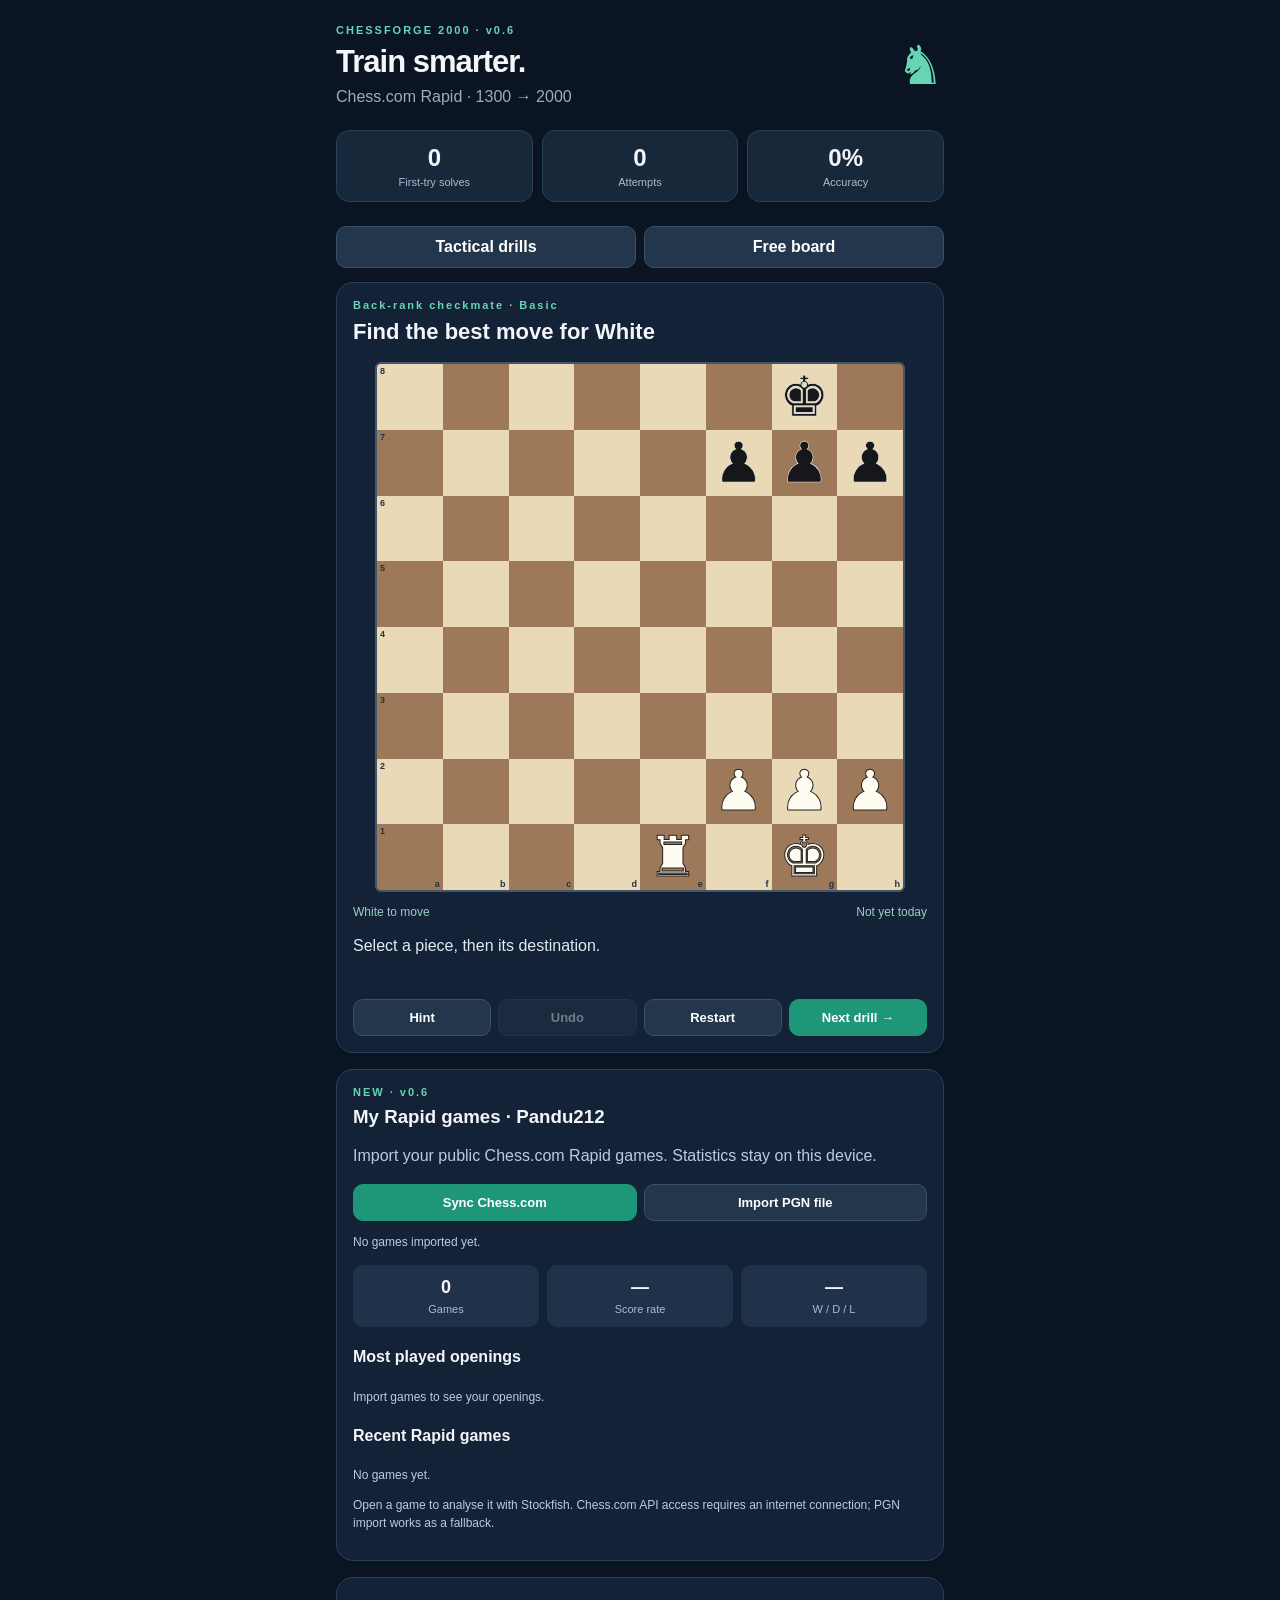
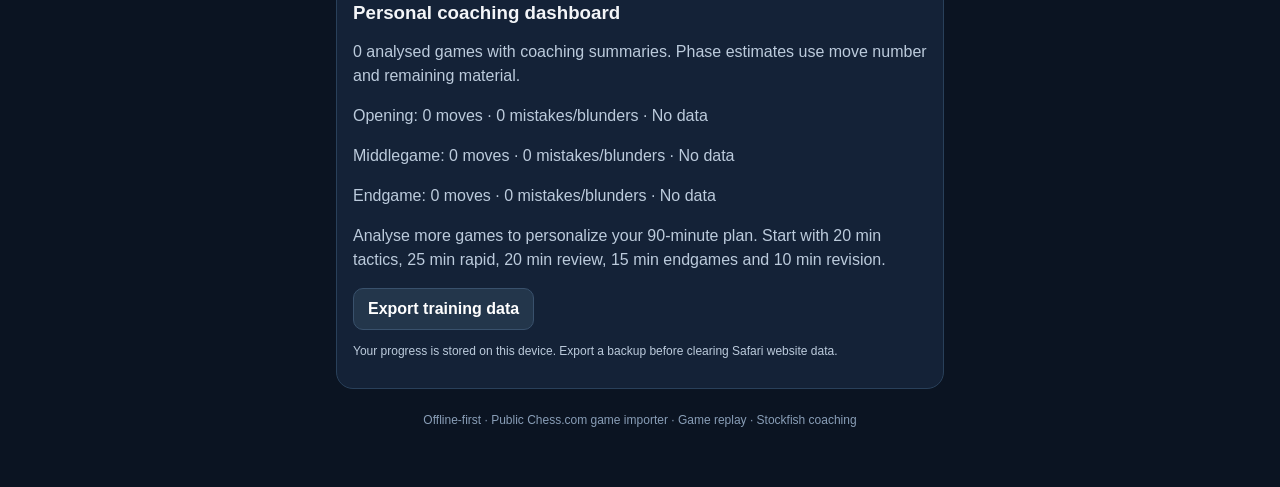
==== commit 9373be75: "Add files via upload" ====
--- a/index.html
+++ b/index.html
@@ -1 +1 @@
-<!doctype html><html lang="en"><head><meta charset="utf-8"><meta name="viewport" content="width=device-width, initial-scale=1, viewport-fit=cover"><meta name="theme-color" content="#101b2b"><meta name="apple-mobile-web-app-capable" content="yes"><meta name="apple-mobile-web-app-title" content="ChessForge"><link rel="manifest" href="manifest.webmanifest"><link rel="apple-touch-icon" href="icon.png"><title>ChessForge 2000</title><link rel="stylesheet" href="style.css?v=050"></head><body><main><header><div><div class="eyebrow">CHESSFORGE 2000 · v0.5</div><h1>Train smarter.</h1><p>Chess.com Rapid · 1300 → 2000</p></div><span class="logo">♞</span></header><section class="stats"><div><strong id="solved">0</strong><span>First-try solves</span></div><div><strong id="attempts">0</strong><span>Attempts</span></div><div><strong id="accuracy">0%</strong><span>Accuracy</span></div></section><nav><button id="puzzles" class="navbutton">Tactical drills</button><button id="free" class="navbutton">Free board</button></nav><section class="training"><div class="overline" id="exercise">Exercise</div><h2 id="task">Find the best move</h2><div class="board-wrap"><div id="board" role="group" aria-label="Interactive chess board"></div></div><div class="status"><span id="turn">White to move</span><span id="streak">Not yet today</span></div><p id="message" role="status"></p><div class="controls"><button id="hint">Hint</button><button id="undo">Undo</button><button id="reset">Restart</button><button id="next" class="primary">Next drill →</button></div></section><section class="note" id="game-dashboard"><div class="overline">NEW · v0.5</div><h3>My Rapid games · Pandu212</h3><p>Import your public Chess.com Rapid games. Statistics stay on this device.</p><div class="controls"><button id="sync-games" class="primary">Sync Chess.com</button><label class="upload-label">Import PGN file<input id="pgn-file" type="file" accept=".pgn,text/plain" hidden></label></div><p id="import-status" class="small" role="status">No games imported yet.</p><div class="game-stats"><div><strong id="game-count">0</strong><span>Games</span></div><div><strong id="game-score">—</strong><span>Score rate</span></div><div><strong id="game-wld">—</strong><span>W / D / L</span></div></div><h4>Most played openings</h4><div id="opening-list" class="opening-list"><p class="small">Import games to see your openings.</p></div><h4>Recent Rapid games</h4><div id="recent-games" class="recent-games"><p class="small">No games yet.</p></div><p class="small">Open a game to analyse it with Stockfish. Chess.com API access requires an internet connection; PGN import works as a fallback.</p></section><section class="note" id="review-panel" hidden><h3 id="review-title">Game review</h3><div id="review-board" style="display:grid;grid-template-columns:repeat(8,1fr);aspect-ratio:1"></div><p id="review-move"></p><div class="controls"><button id="review-prev">Previous</button><button id="review-next">Next</button><button id="evaluate">Evaluate position</button></div><p id="evaluation" role="status"></p></section><section class="note"><h3>Your daily plan</h3><p>20 min tactics · 20 min calculation · 20 min game review · 20 min endgames. Add longer study blocks when you have time.</p><button id="export">Export training data</button><p class="small">Your progress is stored on this device. Export a backup before clearing Safari website data.</p></section><footer>Offline-first · Public Chess.com game importer · Game replay · Stockfish coaching</footer></main><script type="module" src="app.js?v=050"></script></body></html>+<!doctype html><html lang="en"><head><meta charset="utf-8"><meta name="viewport" content="width=device-width, initial-scale=1, viewport-fit=cover"><meta name="theme-color" content="#101b2b"><meta name="apple-mobile-web-app-capable" content="yes"><meta name="apple-mobile-web-app-title" content="ChessForge"><link rel="manifest" href="manifest.webmanifest"><link rel="apple-touch-icon" href="icon.png"><title>ChessForge 2000</title><link rel="stylesheet" href="style.css?v=060"></head><body><main><header><div><div class="eyebrow">CHESSFORGE 2000 · v0.6</div><h1>Train smarter.</h1><p>Chess.com Rapid · 1300 → 2000</p></div><span class="logo">♞</span></header><section class="stats"><div><strong id="solved">0</strong><span>First-try solves</span></div><div><strong id="attempts">0</strong><span>Attempts</span></div><div><strong id="accuracy">0%</strong><span>Accuracy</span></div></section><nav><button id="puzzles" class="navbutton">Tactical drills</button><button id="free" class="navbutton">Free board</button></nav><section class="training"><div class="overline" id="exercise">Exercise</div><h2 id="task">Find the best move</h2><div class="board-wrap"><div id="board" role="group" aria-label="Interactive chess board"></div></div><div class="status"><span id="turn">White to move</span><span id="streak">Not yet today</span></div><p id="message" role="status"></p><div class="controls"><button id="hint">Hint</button><button id="undo">Undo</button><button id="reset">Restart</button><button id="next" class="primary">Next drill →</button></div></section><section class="note" id="game-dashboard"><div class="overline">NEW · v0.6</div><h3>My Rapid games · Pandu212</h3><p>Import your public Chess.com Rapid games. Statistics stay on this device.</p><div class="controls"><button id="sync-games" class="primary">Sync Chess.com</button><label class="upload-label">Import PGN file<input id="pgn-file" type="file" accept=".pgn,text/plain" hidden></label></div><p id="import-status" class="small" role="status">No games imported yet.</p><div class="game-stats"><div><strong id="game-count">0</strong><span>Games</span></div><div><strong id="game-score">—</strong><span>Score rate</span></div><div><strong id="game-wld">—</strong><span>W / D / L</span></div></div><h4>Most played openings</h4><div id="opening-list" class="opening-list"><p class="small">Import games to see your openings.</p></div><h4>Recent Rapid games</h4><div id="recent-games" class="recent-games"><p class="small">No games yet.</p></div><p class="small">Open a game to analyse it with Stockfish. Chess.com API access requires an internet connection; PGN import works as a fallback.</p></section><section class="note" id="review-panel" hidden><h3 id="review-title">Game review</h3><div id="review-board" style="display:grid;grid-template-columns:repeat(8,1fr);aspect-ratio:1"></div><p id="review-move"></p><div class="controls"><button id="review-prev">Previous</button><button id="review-next">Next</button><button id="evaluate">Evaluate position</button></div><p id="evaluation" role="status"></p></section><section class="note"><h3>Personal coaching dashboard</h3><div id="insights"></div><button id="export">Export training data</button><p class="small">Your progress is stored on this device. Export a backup before clearing Safari website data.</p></section><footer>Offline-first · Public Chess.com game importer · Game replay · Stockfish coaching</footer></main><script type="module" src="app.js?v=060"></script></body></html>
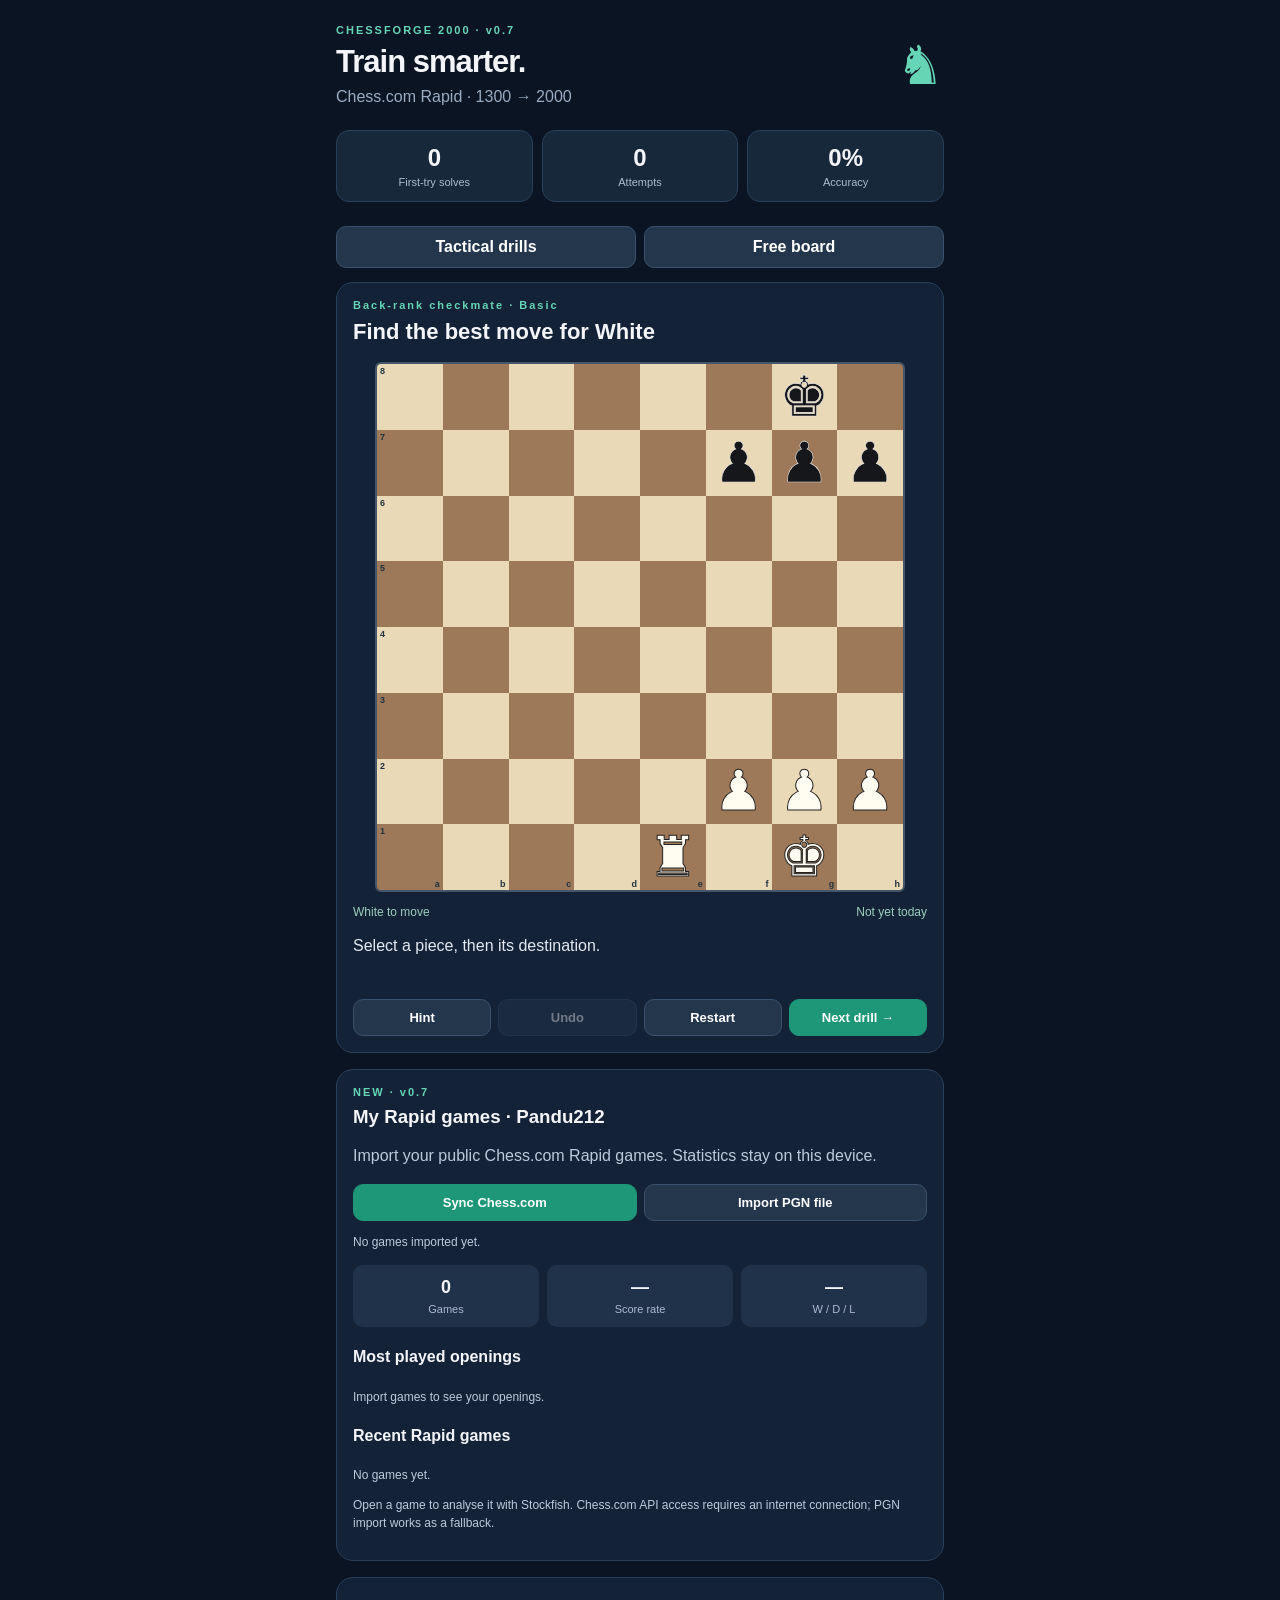
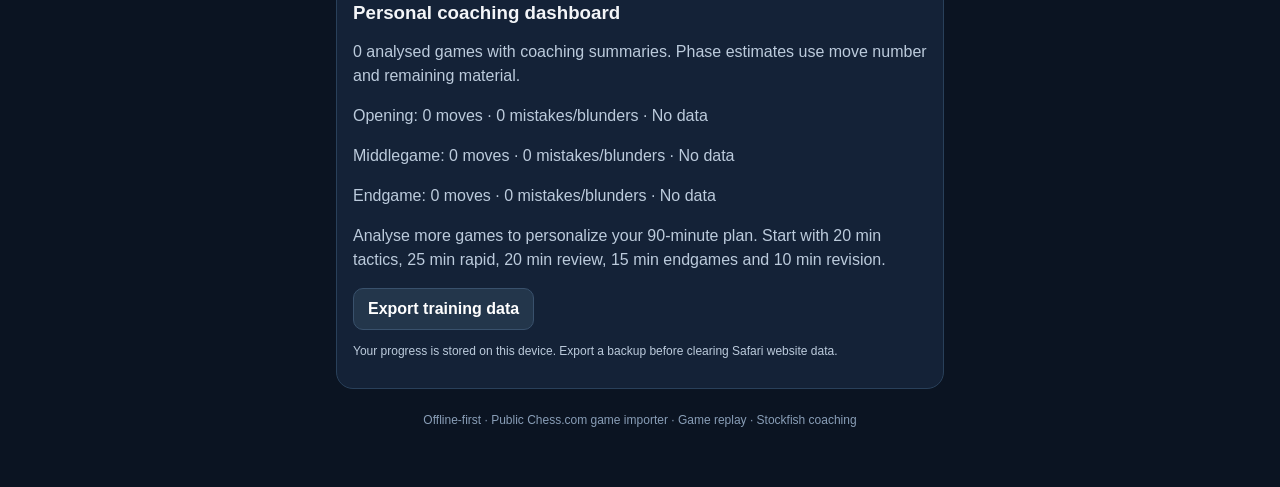
==== commit 3ef80781: "Add files via upload" ====
--- a/index.html
+++ b/index.html
@@ -1 +1 @@
-<!doctype html><html lang="en"><head><meta charset="utf-8"><meta name="viewport" content="width=device-width, initial-scale=1, viewport-fit=cover"><meta name="theme-color" content="#101b2b"><meta name="apple-mobile-web-app-capable" content="yes"><meta name="apple-mobile-web-app-title" content="ChessForge"><link rel="manifest" href="manifest.webmanifest"><link rel="apple-touch-icon" href="icon.png"><title>ChessForge 2000</title><link rel="stylesheet" href="style.css?v=060"></head><body><main><header><div><div class="eyebrow">CHESSFORGE 2000 · v0.6</div><h1>Train smarter.</h1><p>Chess.com Rapid · 1300 → 2000</p></div><span class="logo">♞</span></header><section class="stats"><div><strong id="solved">0</strong><span>First-try solves</span></div><div><strong id="attempts">0</strong><span>Attempts</span></div><div><strong id="accuracy">0%</strong><span>Accuracy</span></div></section><nav><button id="puzzles" class="navbutton">Tactical drills</button><button id="free" class="navbutton">Free board</button></nav><section class="training"><div class="overline" id="exercise">Exercise</div><h2 id="task">Find the best move</h2><div class="board-wrap"><div id="board" role="group" aria-label="Interactive chess board"></div></div><div class="status"><span id="turn">White to move</span><span id="streak">Not yet today</span></div><p id="message" role="status"></p><div class="controls"><button id="hint">Hint</button><button id="undo">Undo</button><button id="reset">Restart</button><button id="next" class="primary">Next drill →</button></div></section><section class="note" id="game-dashboard"><div class="overline">NEW · v0.6</div><h3>My Rapid games · Pandu212</h3><p>Import your public Chess.com Rapid games. Statistics stay on this device.</p><div class="controls"><button id="sync-games" class="primary">Sync Chess.com</button><label class="upload-label">Import PGN file<input id="pgn-file" type="file" accept=".pgn,text/plain" hidden></label></div><p id="import-status" class="small" role="status">No games imported yet.</p><div class="game-stats"><div><strong id="game-count">0</strong><span>Games</span></div><div><strong id="game-score">—</strong><span>Score rate</span></div><div><strong id="game-wld">—</strong><span>W / D / L</span></div></div><h4>Most played openings</h4><div id="opening-list" class="opening-list"><p class="small">Import games to see your openings.</p></div><h4>Recent Rapid games</h4><div id="recent-games" class="recent-games"><p class="small">No games yet.</p></div><p class="small">Open a game to analyse it with Stockfish. Chess.com API access requires an internet connection; PGN import works as a fallback.</p></section><section class="note" id="review-panel" hidden><h3 id="review-title">Game review</h3><div id="review-board" style="display:grid;grid-template-columns:repeat(8,1fr);aspect-ratio:1"></div><p id="review-move"></p><div class="controls"><button id="review-prev">Previous</button><button id="review-next">Next</button><button id="evaluate">Evaluate position</button></div><p id="evaluation" role="status"></p></section><section class="note"><h3>Personal coaching dashboard</h3><div id="insights"></div><button id="export">Export training data</button><p class="small">Your progress is stored on this device. Export a backup before clearing Safari website data.</p></section><footer>Offline-first · Public Chess.com game importer · Game replay · Stockfish coaching</footer></main><script type="module" src="app.js?v=060"></script></body></html>+<!doctype html><html lang="en"><head><meta charset="utf-8"><meta name="viewport" content="width=device-width, initial-scale=1, viewport-fit=cover"><meta name="theme-color" content="#101b2b"><meta name="apple-mobile-web-app-capable" content="yes"><meta name="apple-mobile-web-app-title" content="ChessForge"><link rel="manifest" href="manifest.webmanifest"><link rel="apple-touch-icon" href="icon.png"><title>ChessForge 2000</title><link rel="stylesheet" href="style.css?v=070"></head><body><main><header><div><div class="eyebrow">CHESSFORGE 2000 · v0.7</div><h1>Train smarter.</h1><p>Chess.com Rapid · 1300 → 2000</p></div><span class="logo">♞</span></header><section class="stats"><div><strong id="solved">0</strong><span>First-try solves</span></div><div><strong id="attempts">0</strong><span>Attempts</span></div><div><strong id="accuracy">0%</strong><span>Accuracy</span></div></section><nav><button id="puzzles" class="navbutton">Tactical drills</button><button id="free" class="navbutton">Free board</button></nav><section class="training"><div class="overline" id="exercise">Exercise</div><h2 id="task">Find the best move</h2><div class="board-wrap"><div id="board" role="group" aria-label="Interactive chess board"></div></div><div class="status"><span id="turn">White to move</span><span id="streak">Not yet today</span></div><p id="message" role="status"></p><div class="controls"><button id="hint">Hint</button><button id="undo">Undo</button><button id="reset">Restart</button><button id="next" class="primary">Next drill →</button></div></section><section class="note" id="game-dashboard"><div class="overline">NEW · v0.7</div><h3>My Rapid games · Pandu212</h3><p>Import your public Chess.com Rapid games. Statistics stay on this device.</p><div class="controls"><button id="sync-games" class="primary">Sync Chess.com</button><label class="upload-label">Import PGN file<input id="pgn-file" type="file" accept=".pgn,text/plain" hidden></label></div><p id="import-status" class="small" role="status">No games imported yet.</p><div class="game-stats"><div><strong id="game-count">0</strong><span>Games</span></div><div><strong id="game-score">—</strong><span>Score rate</span></div><div><strong id="game-wld">—</strong><span>W / D / L</span></div></div><h4>Most played openings</h4><div id="opening-list" class="opening-list"><p class="small">Import games to see your openings.</p></div><h4>Recent Rapid games</h4><div id="recent-games" class="recent-games"><p class="small">No games yet.</p></div><p class="small">Open a game to analyse it with Stockfish. Chess.com API access requires an internet connection; PGN import works as a fallback.</p></section><section class="note" id="review-panel" hidden><h3 id="review-title">Game review</h3><div id="review-board" style="display:grid;grid-template-columns:repeat(8,1fr);aspect-ratio:1"></div><p id="review-move"></p><div class="controls"><button id="review-prev">Previous</button><button id="review-next">Next</button><button id="evaluate">Evaluate position</button></div><p id="evaluation" role="status"></p></section><section class="note"><h3>Personal coaching dashboard</h3><div id="insights"></div><button id="export">Export training data</button><p class="small">Your progress is stored on this device. Export a backup before clearing Safari website data.</p></section><footer>Offline-first · Public Chess.com game importer · Game replay · Stockfish coaching</footer></main><script type="module" src="app.js?v=070"></script></body></html>
--- a/style.css
+++ b/style.css
@@ -1,2 +1,3 @@
  :root{color-scheme:dark;font-family:-apple-system,BlinkMacSystemFont,'Segoe UI',sans-serif;background:#0b1422;color:#f3f5f8}*{box-sizing:border-box}body{margin:0}main{max-width:640px;margin:auto;padding:24px 16px 60px}header{display:flex;justify-content:space-between;align-items:center}h1{font-size:31px;letter-spacing:-1px;margin:8px 0}header p{color:#9aacc3;margin:0}.eyebrow,.overline{font-size:11px;font-weight:800;letter-spacing:2px;color:#65d5b6}.logo{font-size:54px;color:#65d5b6}.stats{display:grid;grid-template-columns:repeat(3,1fr);gap:9px;margin:24px 0}.stats div{background:#18283b;border:1px solid #29405a;border-radius:13px;padding:13px 8px;text-align:center}.stats strong{display:block;font-size:24px}.stats span{display:block;color:#aabbd0;font-size:11px;margin-top:4px}nav{display:flex;gap:8px;margin-bottom:14px}button,.upload-label{cursor:pointer;font:inherit;border-radius:10px;border:1px solid #39516c;background:#23364b;color:#fff;padding:11px 14px;font-weight:650}button:disabled{opacity:.4}nav button{flex:1}.training,.note{background:#142237;border:1px solid #29405a;border-radius:17px;padding:16px;margin-bottom:16px}.training h2{margin:8px 0 17px;font-size:22px}.board-wrap{width:100%;max-width:530px;margin:auto}#board{display:grid;grid-template-columns:repeat(8,1fr);aspect-ratio:1;width:100%;overflow:hidden;border-radius:6px;border:2px solid #43566a}.square{position:relative;border:0;border-radius:0;padding:0;display:flex;align-items:center;justify-content:center;min-width:0;aspect-ratio:1}.light{background:#ead9b6}.dark{background:#9e7959}.square.selected{background:#e6c958}.square.target:after{content:'';position:absolute;width:25%;height:25%;border-radius:100%;background:#246b47a0;pointer-events:none}.piece{font-size:clamp(24px,8vw,52px);line-height:1;position:relative;z-index:1;font-family:'Arial Unicode MS','DejaVu Sans',serif}.whitepiece{color:#fffdf2;text-shadow:0 1px 2px #111,1px 0 1px #111}.blackpiece{color:#15171b;text-shadow:0 1px 1px #fff}.rank,.file{position:absolute;font-size:9px;font-weight:700;z-index:2;color:#213342}.rank{top:2px;left:3px}.file{bottom:1px;right:3px}.status{display:flex;justify-content:space-between;color:#9ccfbf;font-size:12px;margin-top:13px}#message{min-height:48px;line-height:1.4;color:#e4eaf3}.controls{display:flex;gap:7px;flex-wrap:wrap}.controls button{flex:1;font-size:13px;padding:10px 7px}.primary{background:#1d9777;border-color:#1d9777}.note h3{margin:8px 0}.note p{color:#bccbdc;line-height:1.5}.small,footer{font-size:12px;color:#899eb7}footer{text-align:center;margin-top:24px}.game-stats{display:grid;grid-template-columns:repeat(3,1fr);gap:8px;margin:14px 0}.game-stats div{background:#203249;border-radius:10px;padding:12px 6px;text-align:center}.game-stats strong{display:block;font-size:18px}.game-stats span{display:block;font-size:11px;color:#aabbd0;margin-top:5px}.opening-row,.recent-row{display:flex;justify-content:space-between;align-items:center;gap:12px;border-top:1px solid #30465e;padding:10px 0;font-size:13px}.opening-row span{flex:1}.opening-row strong{white-space:nowrap;font-size:12px}.recent-row div{min-width:0}.recent-row small{display:block;color:#9aacc3;margin-top:4px}.recent-row a{color:#65d5b6}.upload-label{display:inline-flex;align-items:center;justify-content:center;flex:1;text-align:center;font-size:13px;padding:10px 7px}@media(min-width:550px){.piece{font-size:50px}}
-.piece{font-variant-emoji:text; font-size:clamp(30px,9vw,56px)}.whitepiece{color:#fffdf2;-webkit-text-stroke:1px #222;text-shadow:none}.blackpiece{color:#15171b;-webkit-text-stroke:.6px #eee;text-shadow:none}#review-board{max-width:530px;margin:auto}.coach-card{border:1px solid #39516c;border-radius:10px;padding:12px;margin:10px 0}.coach-card button{margin:5px 4px 0 0}#coach-graph{width:100%;height:130px;background:#101b2b}#coach-controls select{background:#23364b;color:white;padding:10px;border-radius:8px}#review-board .best-square{box-shadow:inset 0 0 0 4px #25b88b}+.piece{font-variant-emoji:text; font-size:clamp(30px,9vw,56px)}.whitepiece{color:#fffdf2;-webkit-text-stroke:1px #222;text-shadow:none}.blackpiece{color:#15171b;-webkit-text-stroke:.6px #eee;text-shadow:none}#review-board{max-width:530px;margin:auto}.coach-card{border:1px solid #39516c;border-radius:10px;padding:12px;margin:10px 0}.coach-card button{margin:5px 4px 0 0}#coach-graph{width:100%;height:130px;background:#101b2b}#coach-controls select{background:#23364b;color:white;padding:10px;border-radius:8px}#review-board .best-square{box-shadow:inset 0 0 0 4px #25b88b}
+#review-board{position:relative}#review-board .square{position:relative}.coord{position:absolute;bottom:1px;left:2px;font-size:10px;color:#30251a;pointer-events:none}.move-arrow{position:absolute;inset:0;width:100%;height:100%;pointer-events:none;opacity:.85}#coach-graph{cursor:crosshair}
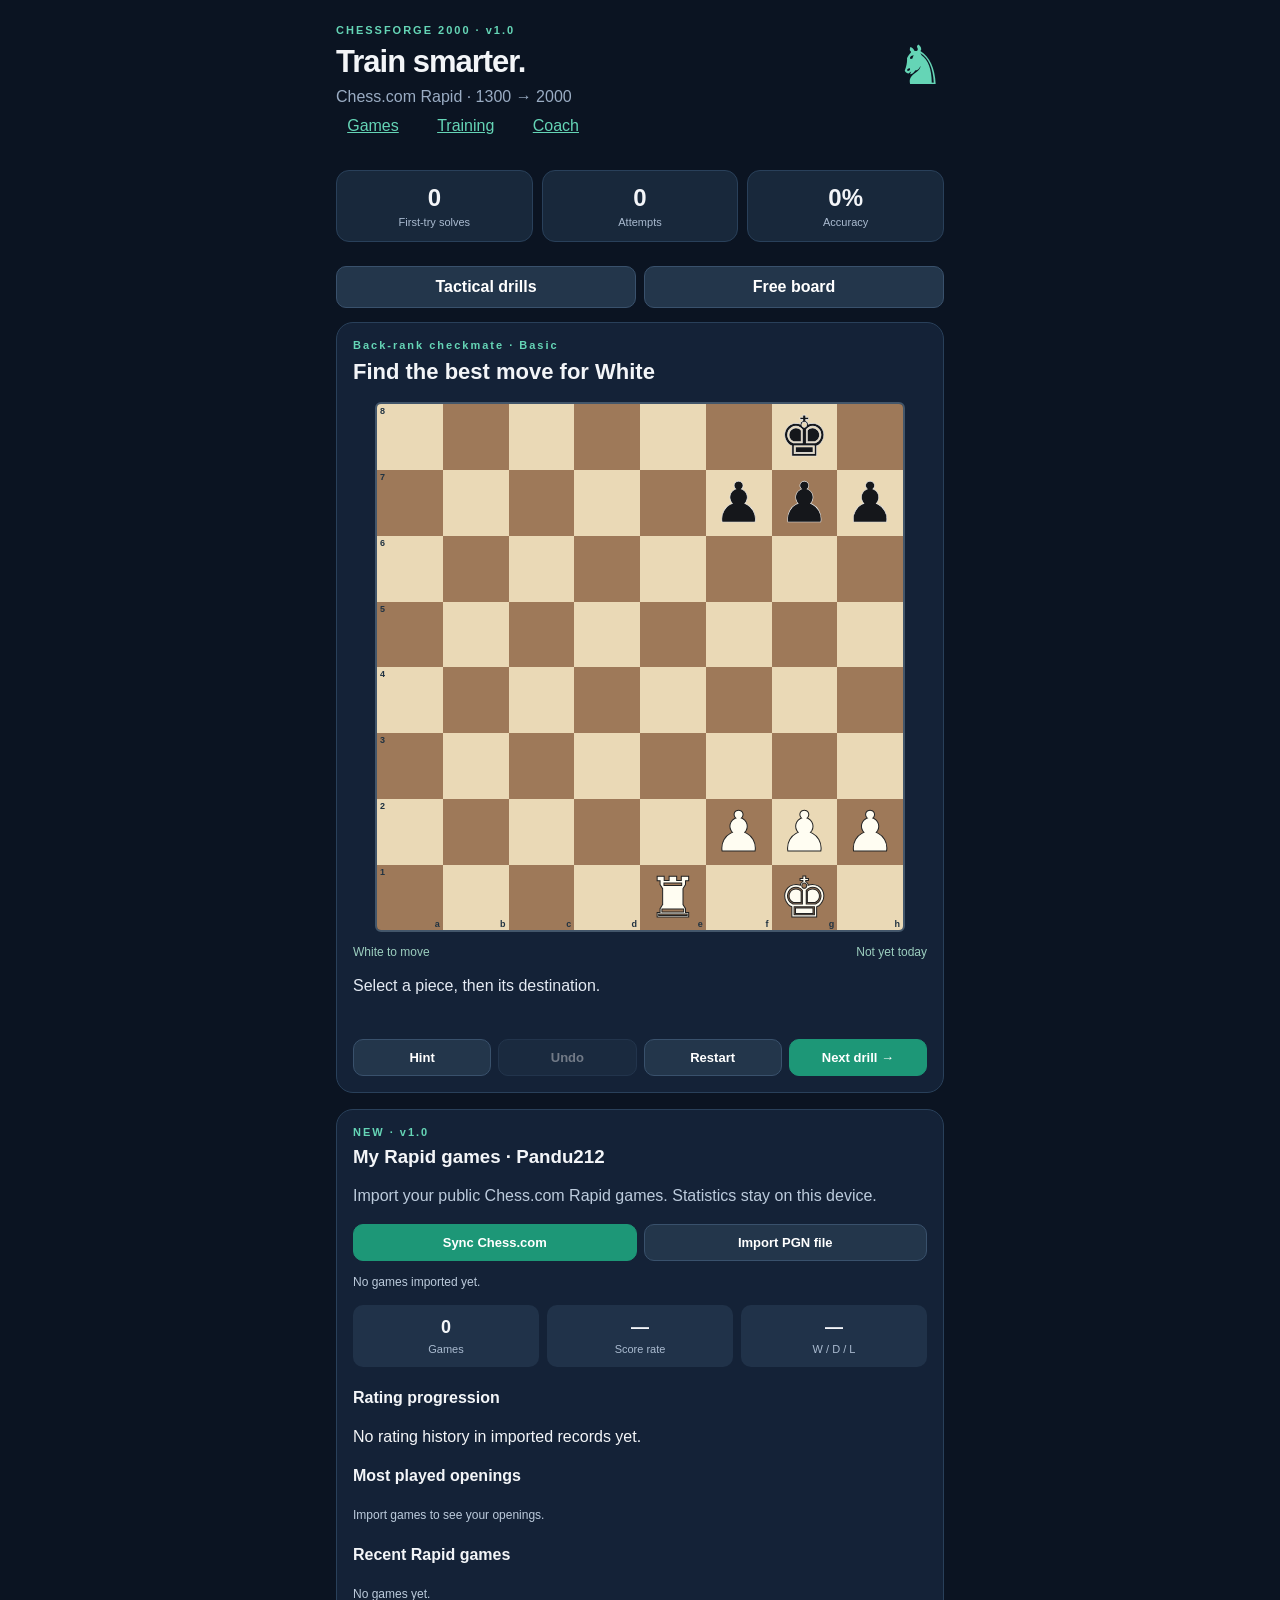
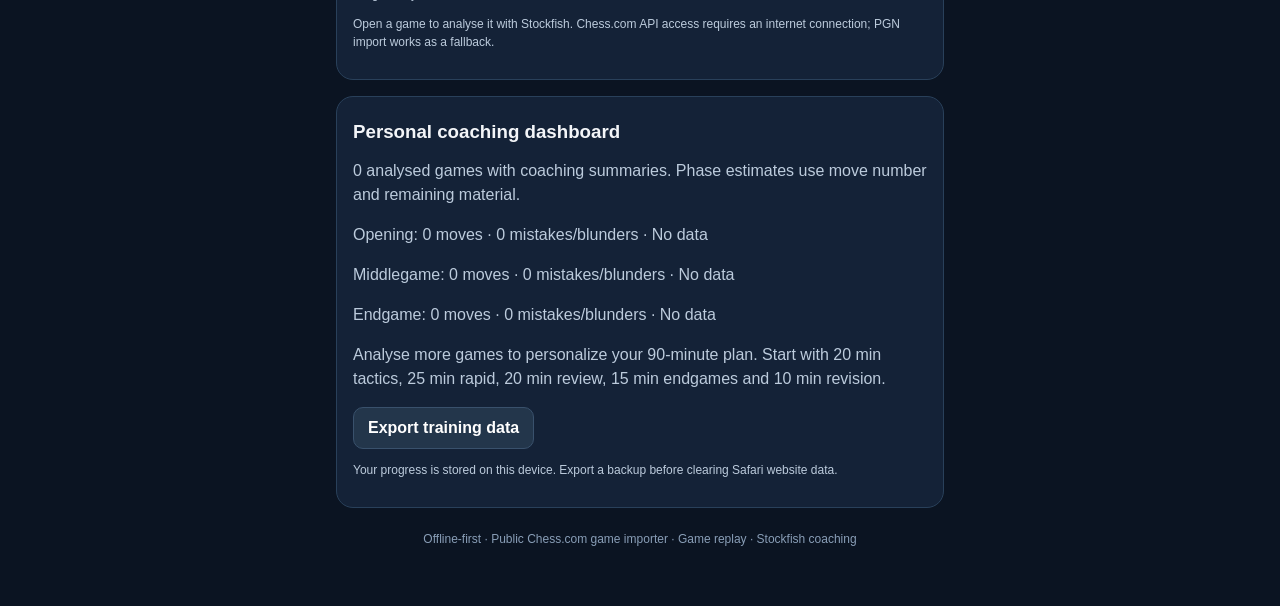
==== commit c3a3647d: "Add files via upload" ====
--- a/index.html
+++ b/index.html
@@ -1 +1 @@
-<!doctype html><html lang="en"><head><meta charset="utf-8"><meta name="viewport" content="width=device-width, initial-scale=1, viewport-fit=cover"><meta name="theme-color" content="#101b2b"><meta name="apple-mobile-web-app-capable" content="yes"><meta name="apple-mobile-web-app-title" content="ChessForge"><link rel="manifest" href="manifest.webmanifest"><link rel="apple-touch-icon" href="icon.png"><title>ChessForge 2000</title><link rel="stylesheet" href="style.css?v=070"></head><body><main><header><div><div class="eyebrow">CHESSFORGE 2000 · v0.7</div><h1>Train smarter.</h1><p>Chess.com Rapid · 1300 → 2000</p></div><span class="logo">♞</span></header><section class="stats"><div><strong id="solved">0</strong><span>First-try solves</span></div><div><strong id="attempts">0</strong><span>Attempts</span></div><div><strong id="accuracy">0%</strong><span>Accuracy</span></div></section><nav><button id="puzzles" class="navbutton">Tactical drills</button><button id="free" class="navbutton">Free board</button></nav><section class="training"><div class="overline" id="exercise">Exercise</div><h2 id="task">Find the best move</h2><div class="board-wrap"><div id="board" role="group" aria-label="Interactive chess board"></div></div><div class="status"><span id="turn">White to move</span><span id="streak">Not yet today</span></div><p id="message" role="status"></p><div class="controls"><button id="hint">Hint</button><button id="undo">Undo</button><button id="reset">Restart</button><button id="next" class="primary">Next drill →</button></div></section><section class="note" id="game-dashboard"><div class="overline">NEW · v0.7</div><h3>My Rapid games · Pandu212</h3><p>Import your public Chess.com Rapid games. Statistics stay on this device.</p><div class="controls"><button id="sync-games" class="primary">Sync Chess.com</button><label class="upload-label">Import PGN file<input id="pgn-file" type="file" accept=".pgn,text/plain" hidden></label></div><p id="import-status" class="small" role="status">No games imported yet.</p><div class="game-stats"><div><strong id="game-count">0</strong><span>Games</span></div><div><strong id="game-score">—</strong><span>Score rate</span></div><div><strong id="game-wld">—</strong><span>W / D / L</span></div></div><h4>Most played openings</h4><div id="opening-list" class="opening-list"><p class="small">Import games to see your openings.</p></div><h4>Recent Rapid games</h4><div id="recent-games" class="recent-games"><p class="small">No games yet.</p></div><p class="small">Open a game to analyse it with Stockfish. Chess.com API access requires an internet connection; PGN import works as a fallback.</p></section><section class="note" id="review-panel" hidden><h3 id="review-title">Game review</h3><div id="review-board" style="display:grid;grid-template-columns:repeat(8,1fr);aspect-ratio:1"></div><p id="review-move"></p><div class="controls"><button id="review-prev">Previous</button><button id="review-next">Next</button><button id="evaluate">Evaluate position</button></div><p id="evaluation" role="status"></p></section><section class="note"><h3>Personal coaching dashboard</h3><div id="insights"></div><button id="export">Export training data</button><p class="small">Your progress is stored on this device. Export a backup before clearing Safari website data.</p></section><footer>Offline-first · Public Chess.com game importer · Game replay · Stockfish coaching</footer></main><script type="module" src="app.js?v=070"></script></body></html>+<!doctype html><html lang="en"><head><meta charset="utf-8"><meta name="viewport" content="width=device-width, initial-scale=1, viewport-fit=cover"><meta name="theme-color" content="#101b2b"><meta name="apple-mobile-web-app-capable" content="yes"><meta name="apple-mobile-web-app-title" content="ChessForge"><link rel="manifest" href="manifest.webmanifest"><link rel="apple-touch-icon" href="icon.png"><title>ChessForge 2000</title><link rel="stylesheet" href="style.css?v=100"></head><body><main><header><div><div class="eyebrow">CHESSFORGE 2000 · v1.0</div><h1>Train smarter.</h1><p>Chess.com Rapid · 1300 → 2000</p></div><span class="logo">♞</span></header><nav class="jumpnav"><a href="#game-dashboard">Games</a><a href="#training">Training</a><a href="#coaching">Coach</a></nav><section class="stats"><div><strong id="solved">0</strong><span>First-try solves</span></div><div><strong id="attempts">0</strong><span>Attempts</span></div><div><strong id="accuracy">0%</strong><span>Accuracy</span></div></section><nav><button id="puzzles" class="navbutton">Tactical drills</button><button id="free" class="navbutton">Free board</button></nav><section class="training" id="training"><div class="overline" id="exercise">Exercise</div><h2 id="task">Find the best move</h2><div class="board-wrap"><div id="board" role="group" aria-label="Interactive chess board"></div></div><div class="status"><span id="turn">White to move</span><span id="streak">Not yet today</span></div><p id="message" role="status"></p><div class="controls"><button id="hint">Hint</button><button id="undo">Undo</button><button id="reset">Restart</button><button id="next" class="primary">Next drill →</button></div></section><section class="note" id="game-dashboard"><div class="overline">NEW · v1.0</div><h3>My Rapid games · Pandu212</h3><p>Import your public Chess.com Rapid games. Statistics stay on this device.</p><div class="controls"><button id="sync-games" class="primary">Sync Chess.com</button><label class="upload-label">Import PGN file<input id="pgn-file" type="file" accept=".pgn,text/plain" hidden></label></div><p id="import-status" class="small" role="status">No games imported yet.</p><div class="game-stats"><div><strong id="game-count">0</strong><span>Games</span></div><div><strong id="game-score">—</strong><span>Score rate</span></div><div><strong id="game-wld">—</strong><span>W / D / L</span></div></div><h4>Rating progression</h4><div id="rating-history"></div><h4>Most played openings</h4><div id="opening-list" class="opening-list"><p class="small">Import games to see your openings.</p></div><h4>Recent Rapid games</h4><div id="recent-games" class="recent-games"><p class="small">No games yet.</p></div><p class="small">Open a game to analyse it with Stockfish. Chess.com API access requires an internet connection; PGN import works as a fallback.</p></section><section class="note" id="review-panel" hidden><h3 id="review-title">Game review</h3><div id="review-board" style="display:grid;grid-template-columns:repeat(8,1fr);aspect-ratio:1"></div><p id="review-move"></p><div class="controls"><button id="review-prev">Previous</button><button id="review-next">Next</button><button id="evaluate">Evaluate position</button></div><p id="evaluation" role="status"></p></section><section class="note" id="coaching"><h3>Personal coaching dashboard</h3><div id="insights"></div><button id="export">Export training data</button><p class="small">Your progress is stored on this device. Export a backup before clearing Safari website data.</p></section><footer>Offline-first · Public Chess.com game importer · Game replay · Stockfish coaching</footer></main><script type="module" src="app.js?v=100"></script></body></html>
--- a/style.css
+++ b/style.css
@@ -1,3 +1,5 @@
  :root{color-scheme:dark;font-family:-apple-system,BlinkMacSystemFont,'Segoe UI',sans-serif;background:#0b1422;color:#f3f5f8}*{box-sizing:border-box}body{margin:0}main{max-width:640px;margin:auto;padding:24px 16px 60px}header{display:flex;justify-content:space-between;align-items:center}h1{font-size:31px;letter-spacing:-1px;margin:8px 0}header p{color:#9aacc3;margin:0}.eyebrow,.overline{font-size:11px;font-weight:800;letter-spacing:2px;color:#65d5b6}.logo{font-size:54px;color:#65d5b6}.stats{display:grid;grid-template-columns:repeat(3,1fr);gap:9px;margin:24px 0}.stats div{background:#18283b;border:1px solid #29405a;border-radius:13px;padding:13px 8px;text-align:center}.stats strong{display:block;font-size:24px}.stats span{display:block;color:#aabbd0;font-size:11px;margin-top:4px}nav{display:flex;gap:8px;margin-bottom:14px}button,.upload-label{cursor:pointer;font:inherit;border-radius:10px;border:1px solid #39516c;background:#23364b;color:#fff;padding:11px 14px;font-weight:650}button:disabled{opacity:.4}nav button{flex:1}.training,.note{background:#142237;border:1px solid #29405a;border-radius:17px;padding:16px;margin-bottom:16px}.training h2{margin:8px 0 17px;font-size:22px}.board-wrap{width:100%;max-width:530px;margin:auto}#board{display:grid;grid-template-columns:repeat(8,1fr);aspect-ratio:1;width:100%;overflow:hidden;border-radius:6px;border:2px solid #43566a}.square{position:relative;border:0;border-radius:0;padding:0;display:flex;align-items:center;justify-content:center;min-width:0;aspect-ratio:1}.light{background:#ead9b6}.dark{background:#9e7959}.square.selected{background:#e6c958}.square.target:after{content:'';position:absolute;width:25%;height:25%;border-radius:100%;background:#246b47a0;pointer-events:none}.piece{font-size:clamp(24px,8vw,52px);line-height:1;position:relative;z-index:1;font-family:'Arial Unicode MS','DejaVu Sans',serif}.whitepiece{color:#fffdf2;text-shadow:0 1px 2px #111,1px 0 1px #111}.blackpiece{color:#15171b;text-shadow:0 1px 1px #fff}.rank,.file{position:absolute;font-size:9px;font-weight:700;z-index:2;color:#213342}.rank{top:2px;left:3px}.file{bottom:1px;right:3px}.status{display:flex;justify-content:space-between;color:#9ccfbf;font-size:12px;margin-top:13px}#message{min-height:48px;line-height:1.4;color:#e4eaf3}.controls{display:flex;gap:7px;flex-wrap:wrap}.controls button{flex:1;font-size:13px;padding:10px 7px}.primary{background:#1d9777;border-color:#1d9777}.note h3{margin:8px 0}.note p{color:#bccbdc;line-height:1.5}.small,footer{font-size:12px;color:#899eb7}footer{text-align:center;margin-top:24px}.game-stats{display:grid;grid-template-columns:repeat(3,1fr);gap:8px;margin:14px 0}.game-stats div{background:#203249;border-radius:10px;padding:12px 6px;text-align:center}.game-stats strong{display:block;font-size:18px}.game-stats span{display:block;font-size:11px;color:#aabbd0;margin-top:5px}.opening-row,.recent-row{display:flex;justify-content:space-between;align-items:center;gap:12px;border-top:1px solid #30465e;padding:10px 0;font-size:13px}.opening-row span{flex:1}.opening-row strong{white-space:nowrap;font-size:12px}.recent-row div{min-width:0}.recent-row small{display:block;color:#9aacc3;margin-top:4px}.recent-row a{color:#65d5b6}.upload-label{display:inline-flex;align-items:center;justify-content:center;flex:1;text-align:center;font-size:13px;padding:10px 7px}@media(min-width:550px){.piece{font-size:50px}}
 .piece{font-variant-emoji:text; font-size:clamp(30px,9vw,56px)}.whitepiece{color:#fffdf2;-webkit-text-stroke:1px #222;text-shadow:none}.blackpiece{color:#15171b;-webkit-text-stroke:.6px #eee;text-shadow:none}#review-board{max-width:530px;margin:auto}.coach-card{border:1px solid #39516c;border-radius:10px;padding:12px;margin:10px 0}.coach-card button{margin:5px 4px 0 0}#coach-graph{width:100%;height:130px;background:#101b2b}#coach-controls select{background:#23364b;color:white;padding:10px;border-radius:8px}#review-board .best-square{box-shadow:inset 0 0 0 4px #25b88b}
 #review-board{position:relative}#review-board .square{position:relative}.coord{position:absolute;bottom:1px;left:2px;font-size:10px;color:#30251a;pointer-events:none}.move-arrow{position:absolute;inset:0;width:100%;height:100%;pointer-events:none;opacity:.85}#coach-graph{cursor:crosshair}
+
+.jumpnav{display:flex;gap:1rem;flex-wrap:wrap}.jumpnav a{color:#65d5b6;padding:.7rem}#alternatives button{display:block;width:100%;margin:.4rem 0;text-align:left}#rating-history{color:inherit}
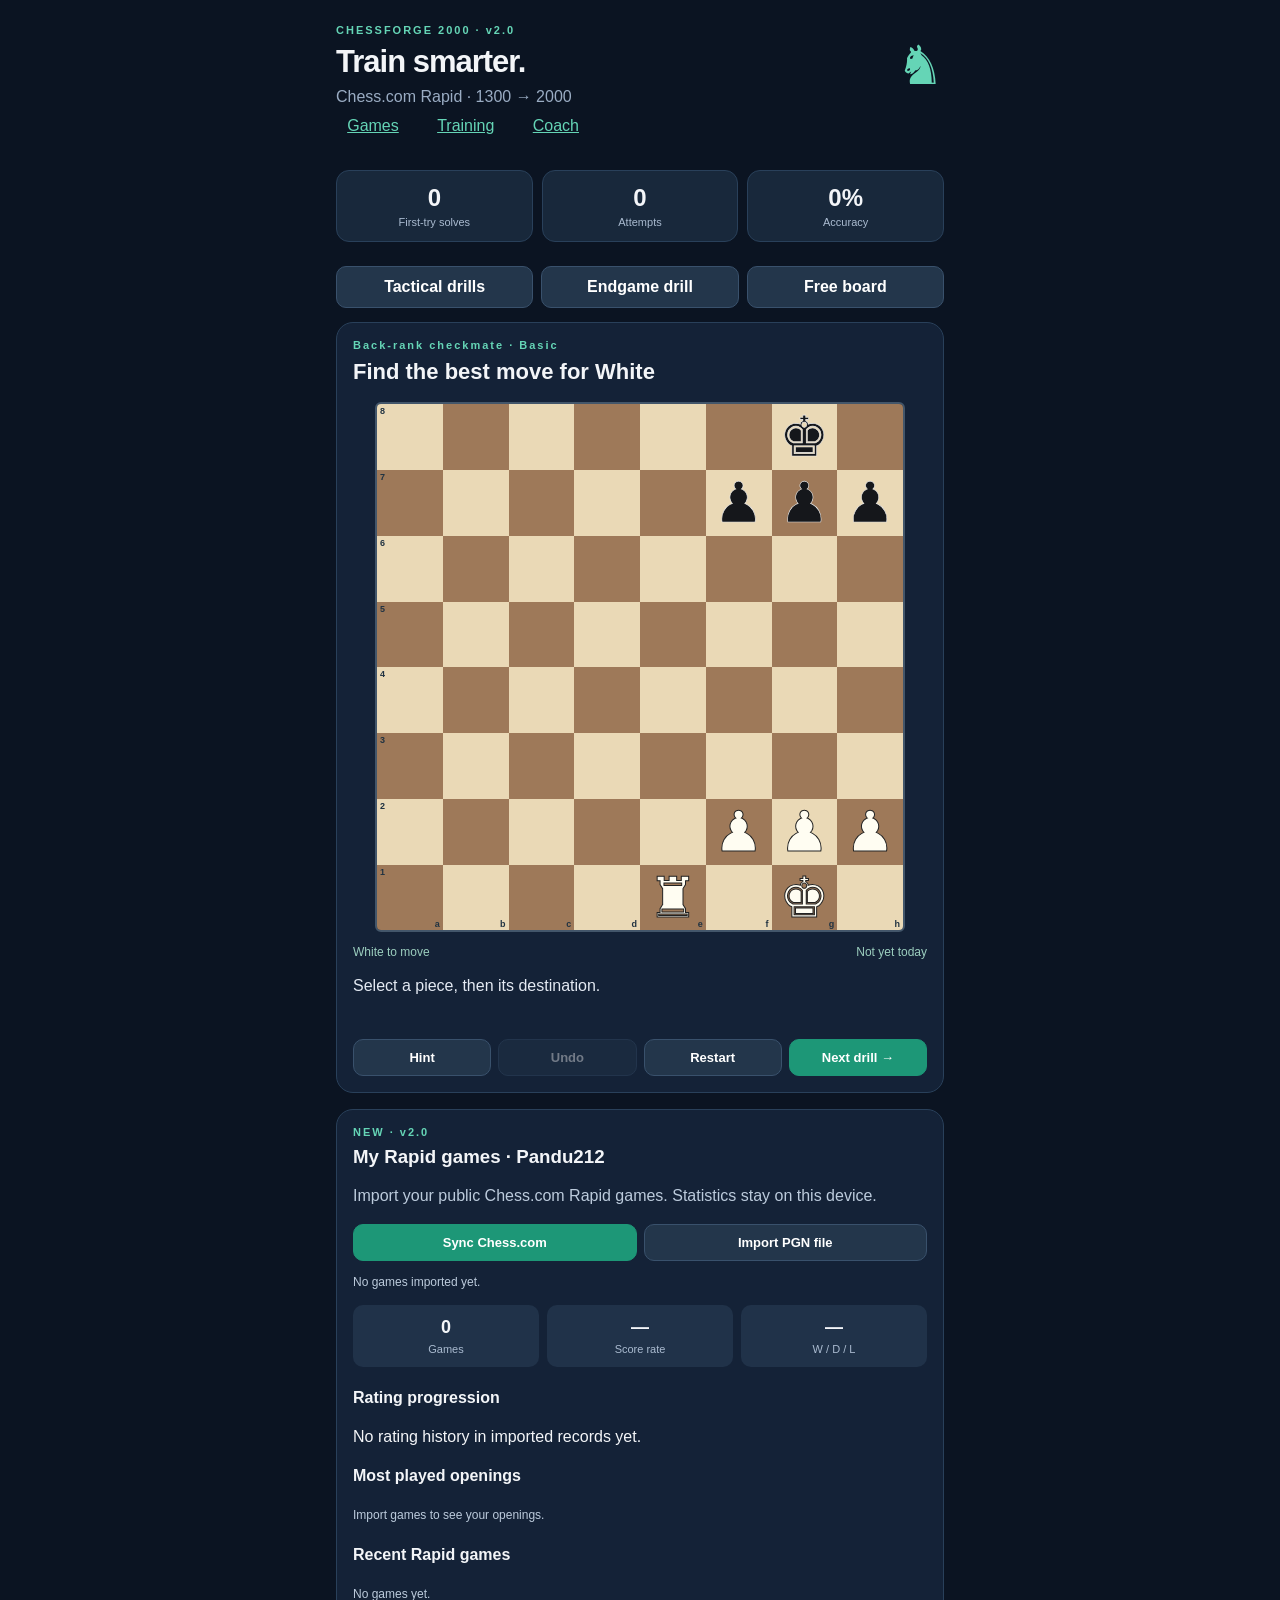
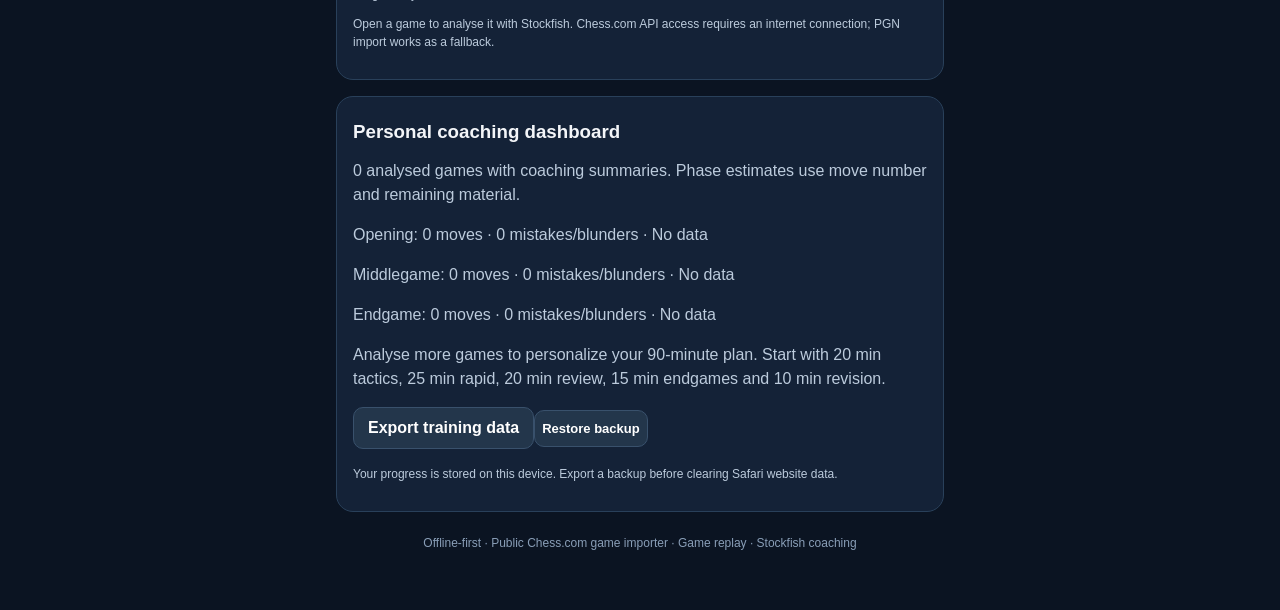
==== commit 02f378c0: "Add files via upload" ====
--- a/index.html
+++ b/index.html
@@ -1 +1 @@
-<!doctype html><html lang="en"><head><meta charset="utf-8"><meta name="viewport" content="width=device-width, initial-scale=1, viewport-fit=cover"><meta name="theme-color" content="#101b2b"><meta name="apple-mobile-web-app-capable" content="yes"><meta name="apple-mobile-web-app-title" content="ChessForge"><link rel="manifest" href="manifest.webmanifest"><link rel="apple-touch-icon" href="icon.png"><title>ChessForge 2000</title><link rel="stylesheet" href="style.css?v=100"></head><body><main><header><div><div class="eyebrow">CHESSFORGE 2000 · v1.0</div><h1>Train smarter.</h1><p>Chess.com Rapid · 1300 → 2000</p></div><span class="logo">♞</span></header><nav class="jumpnav"><a href="#game-dashboard">Games</a><a href="#training">Training</a><a href="#coaching">Coach</a></nav><section class="stats"><div><strong id="solved">0</strong><span>First-try solves</span></div><div><strong id="attempts">0</strong><span>Attempts</span></div><div><strong id="accuracy">0%</strong><span>Accuracy</span></div></section><nav><button id="puzzles" class="navbutton">Tactical drills</button><button id="free" class="navbutton">Free board</button></nav><section class="training" id="training"><div class="overline" id="exercise">Exercise</div><h2 id="task">Find the best move</h2><div class="board-wrap"><div id="board" role="group" aria-label="Interactive chess board"></div></div><div class="status"><span id="turn">White to move</span><span id="streak">Not yet today</span></div><p id="message" role="status"></p><div class="controls"><button id="hint">Hint</button><button id="undo">Undo</button><button id="reset">Restart</button><button id="next" class="primary">Next drill →</button></div></section><section class="note" id="game-dashboard"><div class="overline">NEW · v1.0</div><h3>My Rapid games · Pandu212</h3><p>Import your public Chess.com Rapid games. Statistics stay on this device.</p><div class="controls"><button id="sync-games" class="primary">Sync Chess.com</button><label class="upload-label">Import PGN file<input id="pgn-file" type="file" accept=".pgn,text/plain" hidden></label></div><p id="import-status" class="small" role="status">No games imported yet.</p><div class="game-stats"><div><strong id="game-count">0</strong><span>Games</span></div><div><strong id="game-score">—</strong><span>Score rate</span></div><div><strong id="game-wld">—</strong><span>W / D / L</span></div></div><h4>Rating progression</h4><div id="rating-history"></div><h4>Most played openings</h4><div id="opening-list" class="opening-list"><p class="small">Import games to see your openings.</p></div><h4>Recent Rapid games</h4><div id="recent-games" class="recent-games"><p class="small">No games yet.</p></div><p class="small">Open a game to analyse it with Stockfish. Chess.com API access requires an internet connection; PGN import works as a fallback.</p></section><section class="note" id="review-panel" hidden><h3 id="review-title">Game review</h3><div id="review-board" style="display:grid;grid-template-columns:repeat(8,1fr);aspect-ratio:1"></div><p id="review-move"></p><div class="controls"><button id="review-prev">Previous</button><button id="review-next">Next</button><button id="evaluate">Evaluate position</button></div><p id="evaluation" role="status"></p></section><section class="note" id="coaching"><h3>Personal coaching dashboard</h3><div id="insights"></div><button id="export">Export training data</button><p class="small">Your progress is stored on this device. Export a backup before clearing Safari website data.</p></section><footer>Offline-first · Public Chess.com game importer · Game replay · Stockfish coaching</footer></main><script type="module" src="app.js?v=100"></script></body></html>+<!doctype html><html lang="en"><head><meta charset="utf-8"><meta name="viewport" content="width=device-width, initial-scale=1, viewport-fit=cover"><meta name="theme-color" content="#101b2b"><meta name="apple-mobile-web-app-capable" content="yes"><meta name="apple-mobile-web-app-title" content="ChessForge"><link rel="manifest" href="manifest.webmanifest"><link rel="apple-touch-icon" href="icon.png"><title>ChessForge 2000</title><link rel="stylesheet" href="style.css?v=200"></head><body><main><header><div><div class="eyebrow">CHESSFORGE 2000 · v2.0</div><h1>Train smarter.</h1><p>Chess.com Rapid · 1300 → 2000</p></div><span class="logo">♞</span></header><nav class="jumpnav"><a href="#game-dashboard">Games</a><a href="#training">Training</a><a href="#coaching">Coach</a></nav><section class="stats"><div><strong id="solved">0</strong><span>First-try solves</span></div><div><strong id="attempts">0</strong><span>Attempts</span></div><div><strong id="accuracy">0%</strong><span>Accuracy</span></div></section><nav><button id="puzzles" class="navbutton">Tactical drills</button><button id="endgame">Endgame drill</button><button id="free" class="navbutton">Free board</button></nav><section class="training" id="training"><div class="overline" id="exercise">Exercise</div><h2 id="task">Find the best move</h2><div class="board-wrap"><div id="board" role="group" aria-label="Interactive chess board"></div></div><div class="status"><span id="turn">White to move</span><span id="streak">Not yet today</span></div><p id="message" role="status"></p><div class="controls"><button id="hint">Hint</button><button id="undo">Undo</button><button id="reset">Restart</button><button id="next" class="primary">Next drill →</button></div></section><section class="note" id="game-dashboard"><div class="overline">NEW · v2.0</div><h3>My Rapid games · Pandu212</h3><p>Import your public Chess.com Rapid games. Statistics stay on this device.</p><div class="controls"><button id="sync-games" class="primary">Sync Chess.com</button><label class="upload-label">Import PGN file<input id="pgn-file" type="file" accept=".pgn,text/plain" hidden></label></div><p id="import-status" class="small" role="status">No games imported yet.</p><div class="game-stats"><div><strong id="game-count">0</strong><span>Games</span></div><div><strong id="game-score">—</strong><span>Score rate</span></div><div><strong id="game-wld">—</strong><span>W / D / L</span></div></div><h4>Rating progression</h4><div id="rating-history"></div><h4>Most played openings</h4><div id="opening-list" class="opening-list"><p class="small">Import games to see your openings.</p></div><h4>Recent Rapid games</h4><div id="recent-games" class="recent-games"><p class="small">No games yet.</p></div><p class="small">Open a game to analyse it with Stockfish. Chess.com API access requires an internet connection; PGN import works as a fallback.</p></section><section class="note" id="review-panel" hidden><h3 id="review-title">Game review</h3><div id="review-board" style="display:grid;grid-template-columns:repeat(8,1fr);aspect-ratio:1"></div><p id="review-move"></p><div class="controls"><button id="review-prev">Previous</button><button id="review-next">Next</button><button id="evaluate">Evaluate position</button></div><p id="evaluation" role="status"></p></section><section class="note" id="coaching"><h3>Personal coaching dashboard</h3><div id="insights"></div><button id="export">Export training data</button><label class="upload-label">Restore backup<input id="restore" type="file" accept=".json" hidden></label><p id="restore-status" role="status"></p><p class="small">Your progress is stored on this device. Export a backup before clearing Safari website data.</p></section><footer>Offline-first · Public Chess.com game importer · Game replay · Stockfish coaching</footer></main><script type="module" src="app.js?v=200"></script></body></html>
